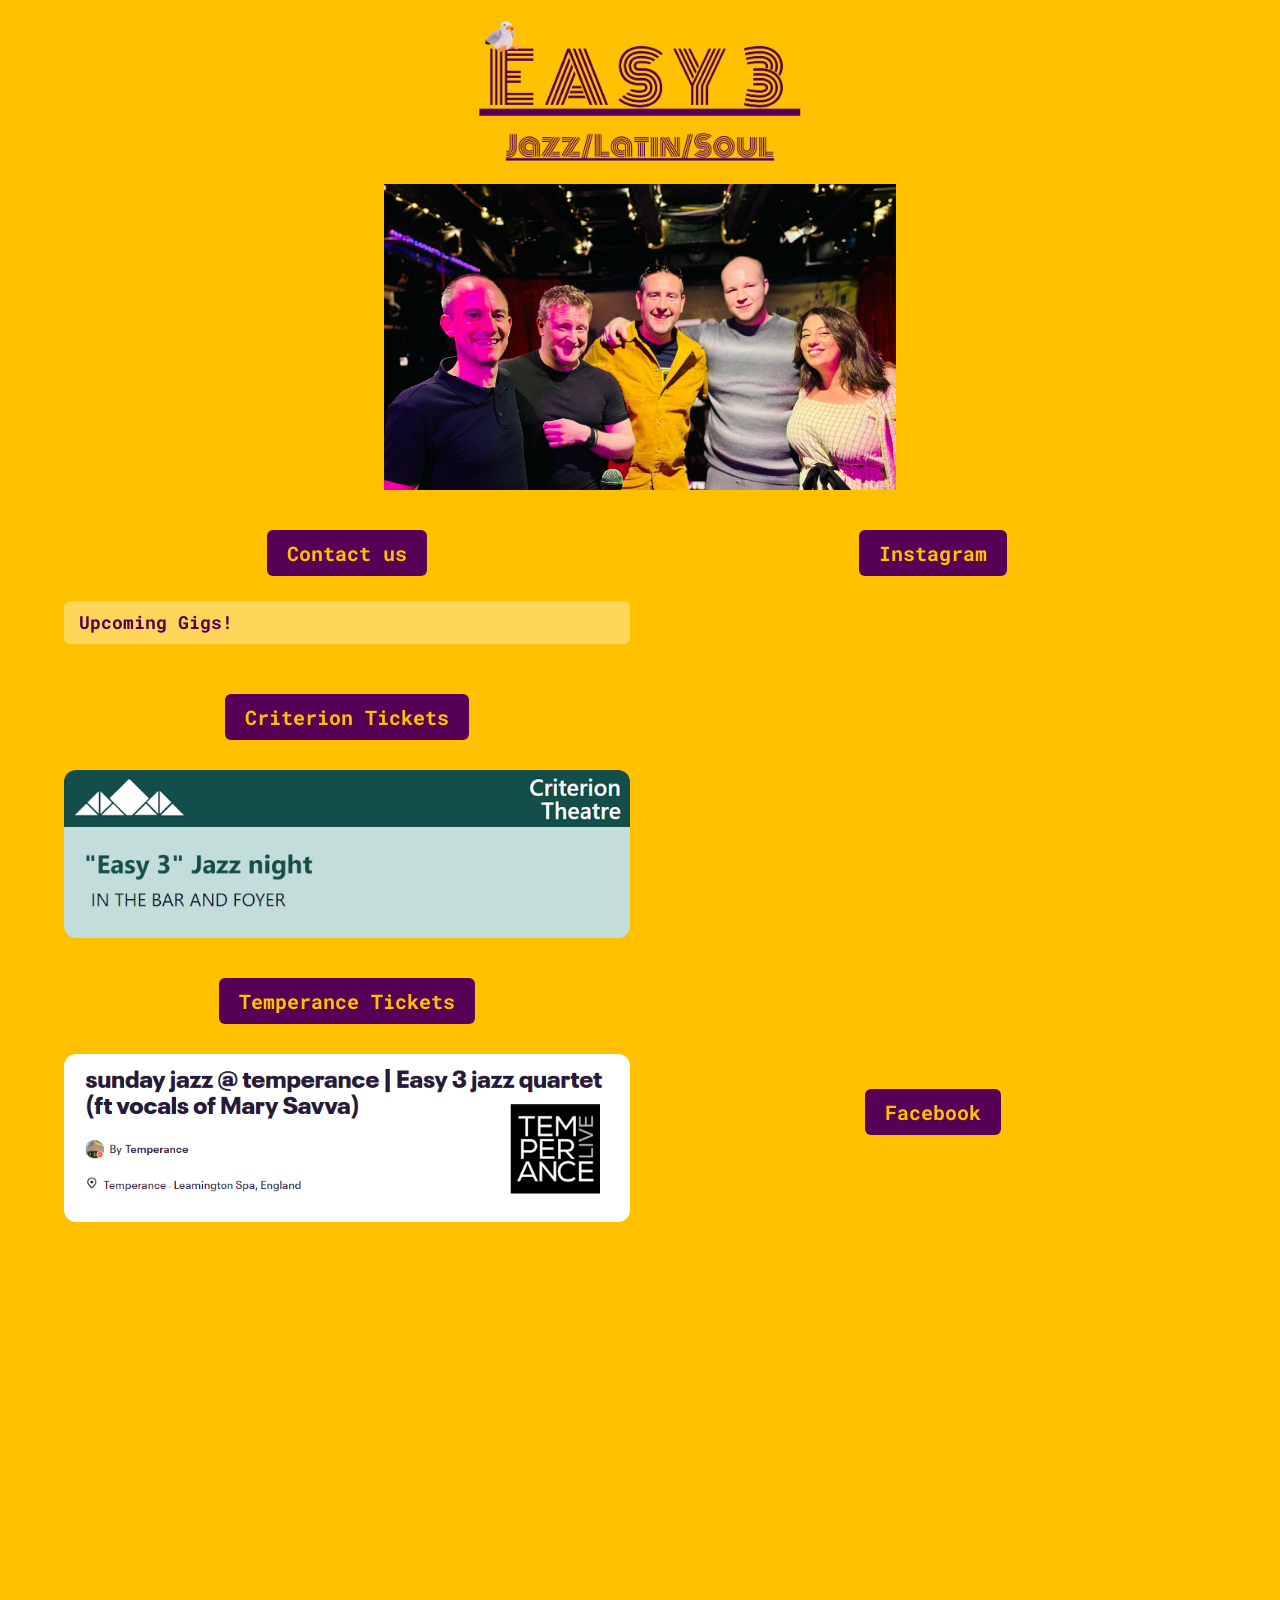
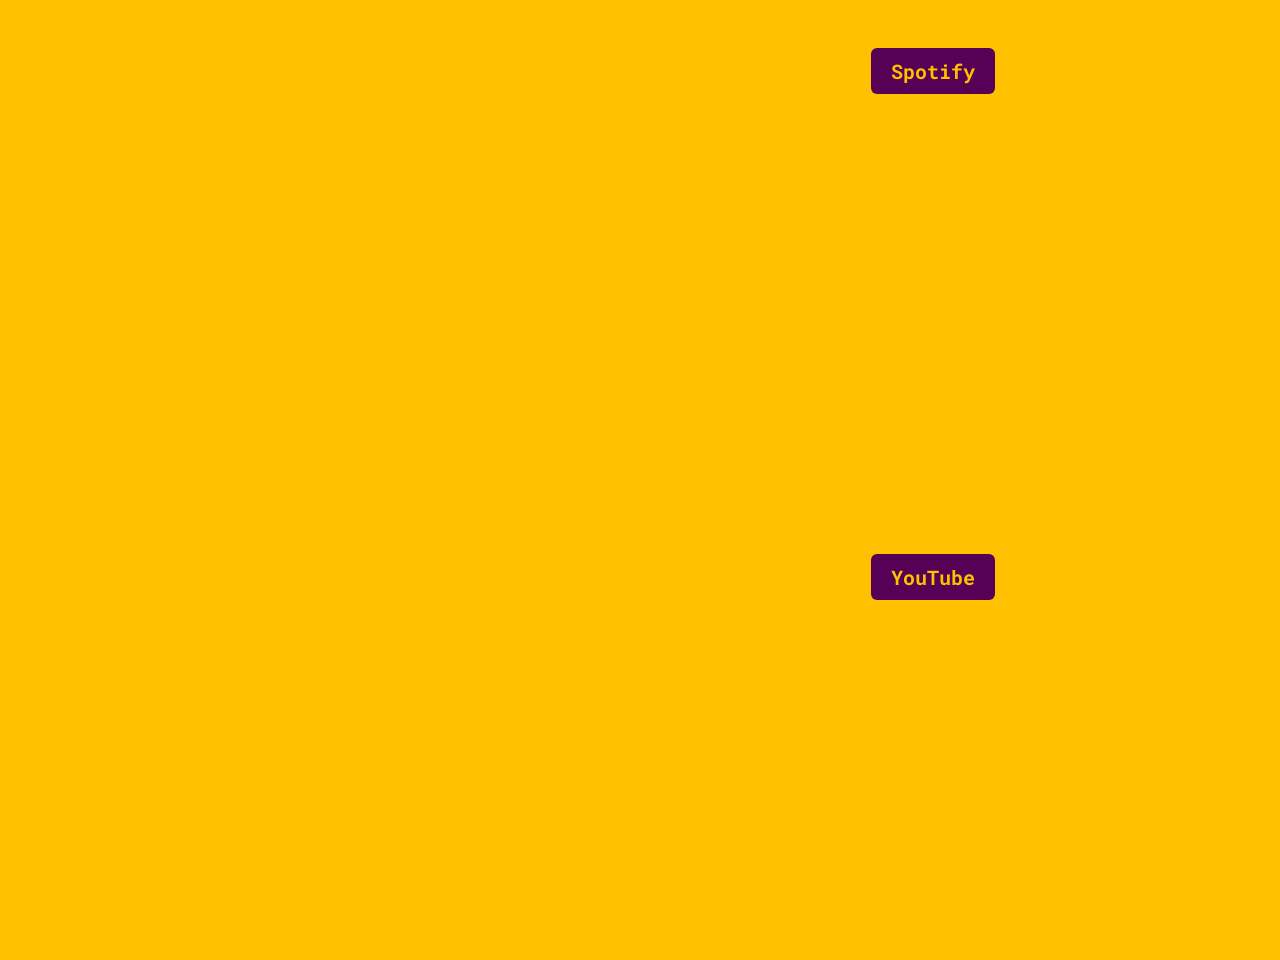
==== index.html @ b0cbdc29 "tickets" ====
<!DOCTYPE html>
<html lang="en">
<head>
  <meta charset="UTF-8">
  <meta name="viewport" content="width=device-width, initial-scale=1.0">
  <title>Easy 3 Jazz | Live Music Warwickshire</title>
  <meta name="description" content="Easy 3 is a jazz quintet based in Leamington Spa, performing in and around Warwickshire and Coventry. Live music for weddings, private events, restaurants and festivals.">
  <link rel="stylesheet" href="style1.css">
  <link rel="shortcut icon" type="image/x-icon" href="favicon.ico?">
</head>
<body>

  <!-- Header Image -->
  <img src="e3title.png" class="header-img" alt="EASY3 Header">

  <!-- Main Photo -->
  <img src="easy3photo.jpg" class="photo-img" alt="EASY3 Photo">

  <!-- Two-Column Section -->
  <div class="content-section">

    <!-- Left Column -->
    <div class="left-column">

      <h3 class="section-label">
        <a href="contact.html">Contact us</a>
      </h3>

      <h2 class="gigs-label">Upcoming Gigs!</h2>

      <div class="gigs-timeline">

        <div class="gig-item" data-date="2026-07-10">
          <div class="gig-date">Fri 10 Jul</div>
          <div class="gig-details">Criterion Theatre Coventry (Ticketed) - 7:30pm</div>
        </div>

        <div class="gig-item" data-date="2026-07-25">
          <div class="gig-date">Sat 25 Jul</div>
          <div class="gig-details">Smith Street Warwick - 2pm</div>
        </div>

        <div class="gig-item" data-date="2026-09-04">
          <div class="gig-date">Fri 4 Sep</div>
          <div class="gig-details">Wildes Bar Leamington - 9pm</div>
        </div>

        <div class="gig-item" data-date="2026-09-12">
          <div class="gig-date">Sat 12 Sep</div>
          <div class="gig-details">Leamington Food Festival - 12pm</div>
        </div>

        <div class="gig-item" data-date="2026-10-11">
          <div class="gig-date">Sun 11 Oct</div>
          <div class="gig-details">Temperance Leamington (Ticketed) - 2pm</div>
        </div>

      </div>

      <!-- Ticket Section -->
      <div class="ticket-section">



        <h3 class="section-label">
          <a href="https://criteriontheatre.co.uk/seats/10554" target="_blank">
            Criterion Tickets
          </a>
        </h3>
        <a href="https://criteriontheatre.co.uk/seats/10554" target="_blank">
          <img src="criterion ticket.png" alt="Criterion Tickets" class="ticket-img">
        </a>



        <h3 class="section-label">
          <a href="https://www.eventbrite.co.uk/e/sunday-jazz-temperance-easy-3-jazz-quartet-ft-vocals-of-mary-savva-tickets-1992048148637?aff=oddtdtcreator" target="_blank">
            Temperance Tickets
          </a>
        </h3>
        <a href="https://www.eventbrite.co.uk/e/sunday-jazz-temperance-easy-3-jazz-quartet-ft-vocals-of-mary-savva-tickets-1992048148637?aff=oddtdtcreator" target="_blank">
          <img src="temperance ticket.png" alt="Temperance Tickets" class="ticket-img">
        </a>
      </div>



    </div>

    <!-- Right Column -->
    <div class="right-column">

      <h3 class="section-label">
        <a href="https://www.instagram.com/easy3jazz/" target="_blank">Instagram</a>
      </h3>
      <div class="widget instagram-widget">
        <div class="responsive-iframe">
          <iframe src="https://www.instagram.com/easy3jazz/embed"></iframe>
        </div>
      </div>

      <h3 class="section-label">
        <a href="https://www.facebook.com/easy3music/" target="_blank">Facebook</a>
      </h3>
      <div class="widget facebook-widget">
        <div class="responsive-iframe">
          <iframe src="https://www.facebook.com/plugins/page.php?href=https%3A%2F%2Fwww.facebook.com%2Feasy3music&tabs=timeline"></iframe>
        </div>
      </div>

      <h3 class="section-label">
        <a href="https://open.spotify.com/artist/3spb6QuZH1WEDUc6hO6ICO" target="_blank">Spotify</a>
      </h3>
      <div class="widget spotify-widget">
        <div class="responsive-iframe">
          <iframe src="https://open.spotify.com/embed/artist/3spb6QuZH1WEDUc6hO6ICO"></iframe>
        </div>
      </div>

      <h3 class="section-label">
        <a href="https://www.youtube.com/channel/UCj1pSSJbDlFP8uwTQiOeNxg" target="_blank">YouTube</a>
      </h3>
      <div class="widget youtube-widget">
        <div class="responsive-iframe">
          <iframe src="https://www.youtube.com/embed/jDuuYPHIUm8"></iframe>
        </div>
      </div>

    </div>

  </div>

  <script>
    document.addEventListener('DOMContentLoaded', () => {
      const today = new Date();
      today.setHours(0, 0, 0, 0);

      document.querySelectorAll('.gig-item').forEach(gig => {
        const gigDate = new Date(gig.dataset.date);

        if (gigDate < today) {
          gig.style.display = 'none';
        }
      });
    });
  </script>

</body>
</html>
---- style1.css ----
@import url('https://fonts.googleapis.com/css2?family=Roboto+Mono:ital,wght@0,100..700;1,100..700&display=swap');

html {
  font-size: 16px;
}

body {
  font-family: 'Roboto Mono', sans-serif;
  font-size: 1.875rem; 
  font-weight: 600;
  background-color: rgb(255, 192, 0);
  color: rgb(86, 1, 85);
  margin: 0;
  padding: 0;
  text-align: center;
}

/* Header Image */
.header-img {
  display: block;
  margin: 20px auto;
  width: 50%;
  max-width: 800px;
  height: auto;
}

/* Main Photo */
.photo-img {
  display: block;
  margin: 20px auto;
  width: 70%;
  max-width: 800px;
  height: auto;
}

/* Two-Column Layout */
.content-section {
  display: flex;
  flex-wrap: wrap;
  justify-content: space-between;
  margin: 20px auto;
  width: 90%;
  max-width: 1200px;
  gap: 20px;
}

/* Left Column */
.left-column {
  flex: 1 1 300px;
  min-width: 250px;
  text-align: center;
}

/* Right Column */
.right-column {
  flex: 1 1 300px;
  min-width: 250px;
  text-align: center;
}

/* Label Styling for Upcoming Gigs, Instagram, Facebook, Spotify */
.section-label {
  background-color: rgb(86, 1, 85);
  color: rgb(255, 192, 0); /* Yellow */
  padding: 10px 20px;
  border-radius: 6px;
  font-size: 1.25rem;
  margin-bottom: 10px;
  display: inline-block;
  text-align: center;
  margin-left: auto;
  margin-right: auto;
}

/* Links inside the section labels */
.section-label a {
  color: rgb(255, 192, 0); /* Set the link color to yellow */
  text-decoration: none;
}

.section-label a:hover {
  text-decoration: none; /* Remove underline on hover */
}

.section-label a:visited {
  color: rgb(255, 192, 0); /* Set visited link color to yellow */
}

/* Links Styling */
.left-column a,
.right-column a {
  color: rgb(255, 192, 0); /* Set links to yellow */
  text-decoration: none;
}

/* Prevent visited links from changing color */
.left-column a:visited,
.right-column a:visited {
  color: rgb(255, 192, 0); /* Keep the same color (yellow) as the normal link */
}

/* Remove underline on hover */
.left-column a:hover,
.right-column a:hover {
  text-decoration: none; /* Remove underline */
}

/* ---------------- Widget Styling ---------------- */
.widget {
  margin: 15px 0;
  display: flex;
  justify-content: center;
  align-items: center;
  min-height: 200px; 
}

/* Responsive iframe wrapper */
.responsive-iframe {
  position: relative;
  width: 100%;
  max-width: 300px;
  height: 0;
  overflow: hidden;
  padding-bottom: 56.25%; /* default for Spotify */
}

/* Instagram and Facebook widgets same height, less tall */
.instagram-widget .responsive-iframe,
.facebook-widget .responsive-iframe {
  padding-bottom: 80%; /* shorter, same height */
}

/* Spotify widget with fixed height */
.spotify-widget .responsive-iframe {
  padding-bottom: 0;
  height: 400px; /* Fixed height for Spotify */
}

/* YouTube widget */
.youtube-widget .responsive-iframe {
  padding-bottom: 0;
  height: 300px; /* Fixed height for YouTube */
}

.responsive-iframe iframe {
  position: absolute;
  top: 0;
  left: 0;
  width: 100%;
  height: 100%;
  border: none;
  border-radius: 10px;
}

/* ---------------- Gigs Label ---------------- */
.gigs-label {
  display: block;
  text-align: left;
  font-size: 1.1rem;
  margin-bottom: 8px;
  padding: 10px 15px;

  background-color: rgba(255, 255, 255, 0.35);
  border-radius: 6px;

  color: rgb(86, 1, 85);
  font-weight: 700;
}

/* ---------------- Gigs Timeline ---------------- */
.gigs-timeline {
  display: flex;
  flex-direction: column;
  gap: 15px;
  margin-top: 10px;
  font-size: 1rem;
}

.gig-item {
  display: flex;
  align-items: center;
  gap: 15px;
  padding: 10px 15px;
  background-color: rgba(255, 255, 255, 0.2);
  border-left: 4px solid rgb(86, 1, 85);
  border-radius: 6px;
}

.gig-date {
  font-weight: 700;
  color: rgb(86, 1, 85);
  min-width: 90px;
  text-align: right;
}

.gig-details {
  flex: 1;
  text-align: left;
  line-height: 1.4;
}

/* ---------------- New Ticket Section ---------------- */
.ticket-section {
  text-align: center;
  margin-top: 20px;
}

.ticket-img {
  display: block;
  margin: 20px auto;
  width: 100%;
  max-width: 100%;
  height: auto;
  border-radius: 12px; /* Added rounded corners */
}

.ticket-section a {
  color: rgb(255, 192, 0); /* Set the link color to yellow */
  text-decoration: none;
}

.ticket-section a:hover {
  text-decoration: none; /* Remove underline */
}

/* ---------------- Responsive Breakpoints ---------------- */
@media (max-width: 767px) {
  html { font-size: 14px; }
  body { font-size: 1.125rem; }

  .content-section {
    flex-direction: column !important;
    align-items: stretch;
  }

  .left-column,
  .right-column {
    flex: 0 0 100%;
    max-width: 100%;
  }

  .header-img { width: 80%; }
  .photo-img { width: 90%; }

  .responsive-iframe { max-width: 90%; }
  .left-column .widget { min-height: auto; }

  /* Timeline stacking on mobile */
  .gig-item {
    flex-direction: column;
    align-items: flex-start;
  }
  .gig-date {
    text-align: left;
    min-width: auto;
    margin-bottom: 5px;
  }
}

@media (min-width: 768px) and (max-width: 1023px) {
  body { font-size: 1.375rem; }

  .content-section { flex-direction: row; }
  .left-column,
  .right-column { flex: 1 1 45%; }

  .header-img { width: 40%; }
  .photo-img { width: 50%; }
}

@media (min-width: 1024px) and (max-width: 1599px) {
  .header-img { width: 30%; }
  .photo-img { width: 40%; }
}

@media (min-width: 1600px) {
  .header-img { width: 25%; }
  .photo-img { width: 35%; }
}

/* ---------------- Contact Form ---------------- */
.form-container {
  width: 90%;
  max-width: 800px;
  margin: 40px auto;
}

/* Override default responsive-iframe behavior for forms */
.form-iframe {
  padding-bottom: 0;
  height: 100vh; /* full screen height */
  max-width: 100%;
}

.form-iframe iframe {
  position: absolute;
  width: 100%;
  height: 100%;
}
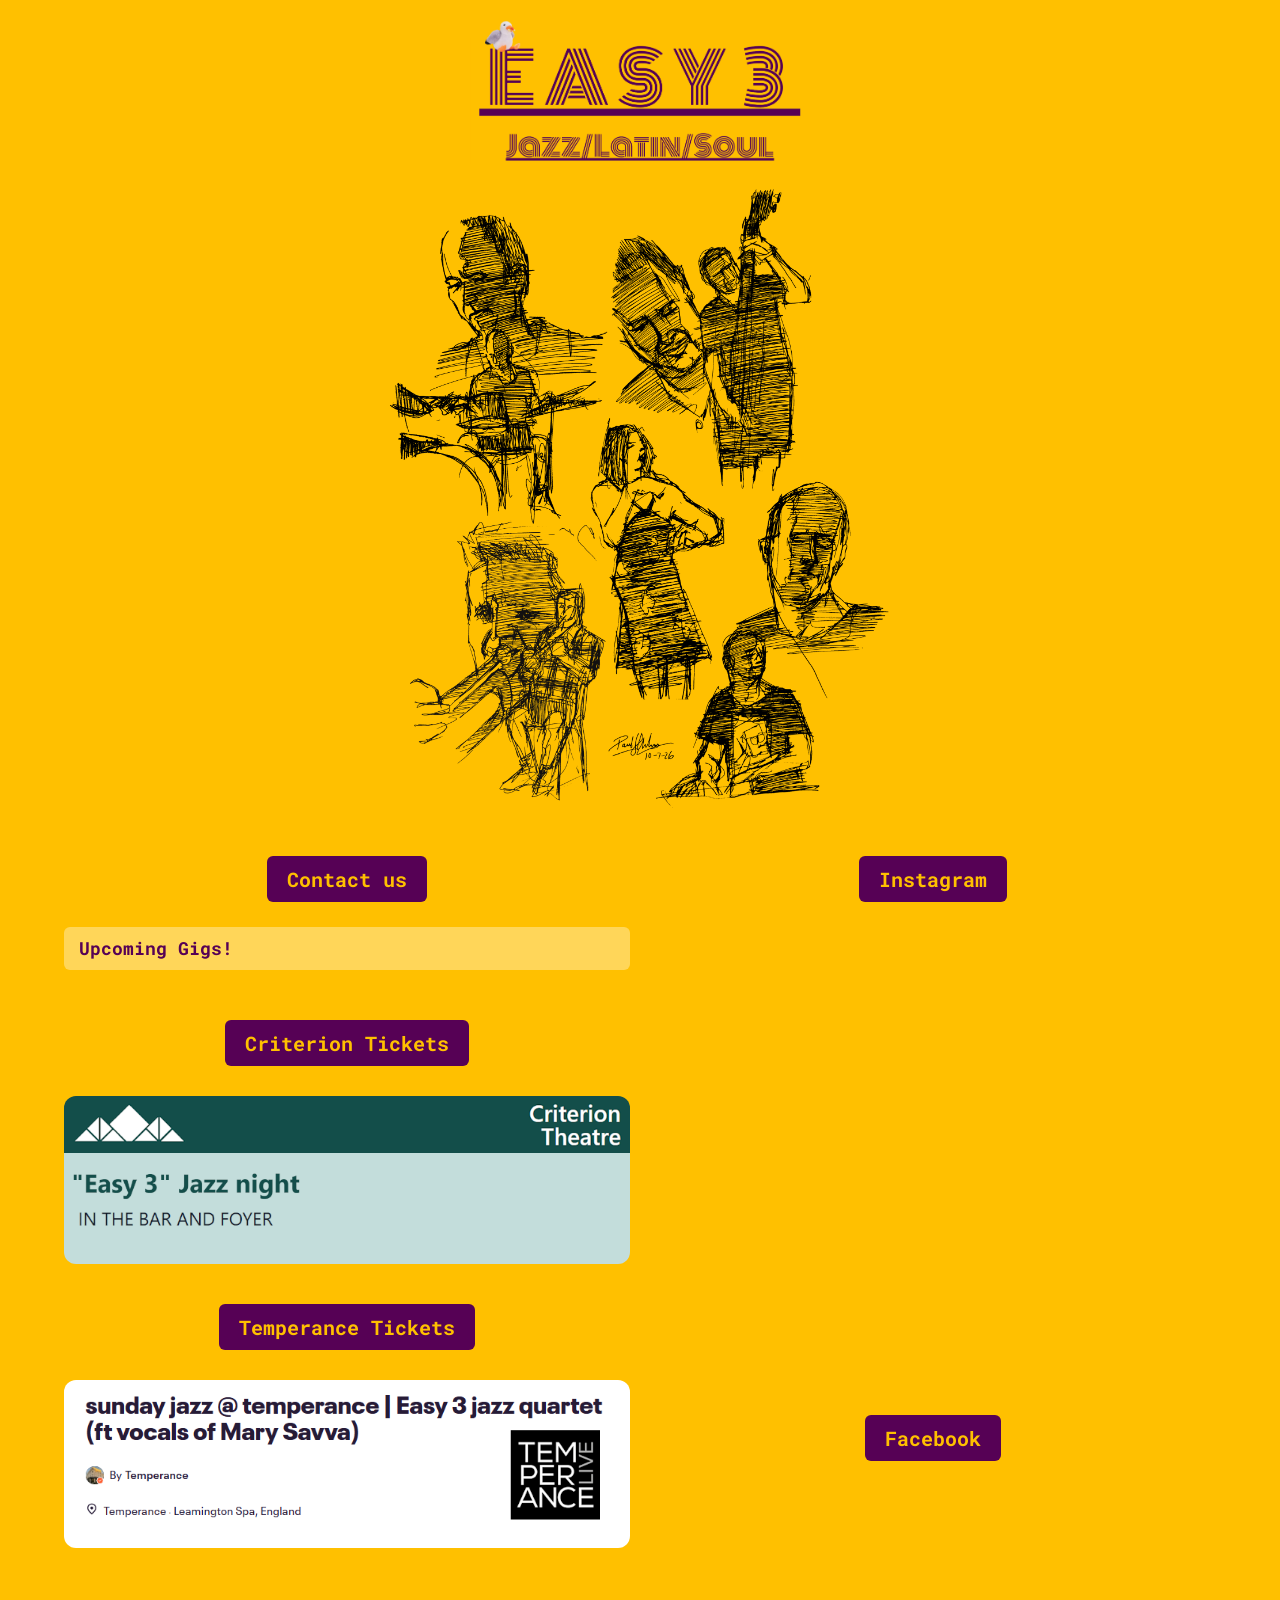
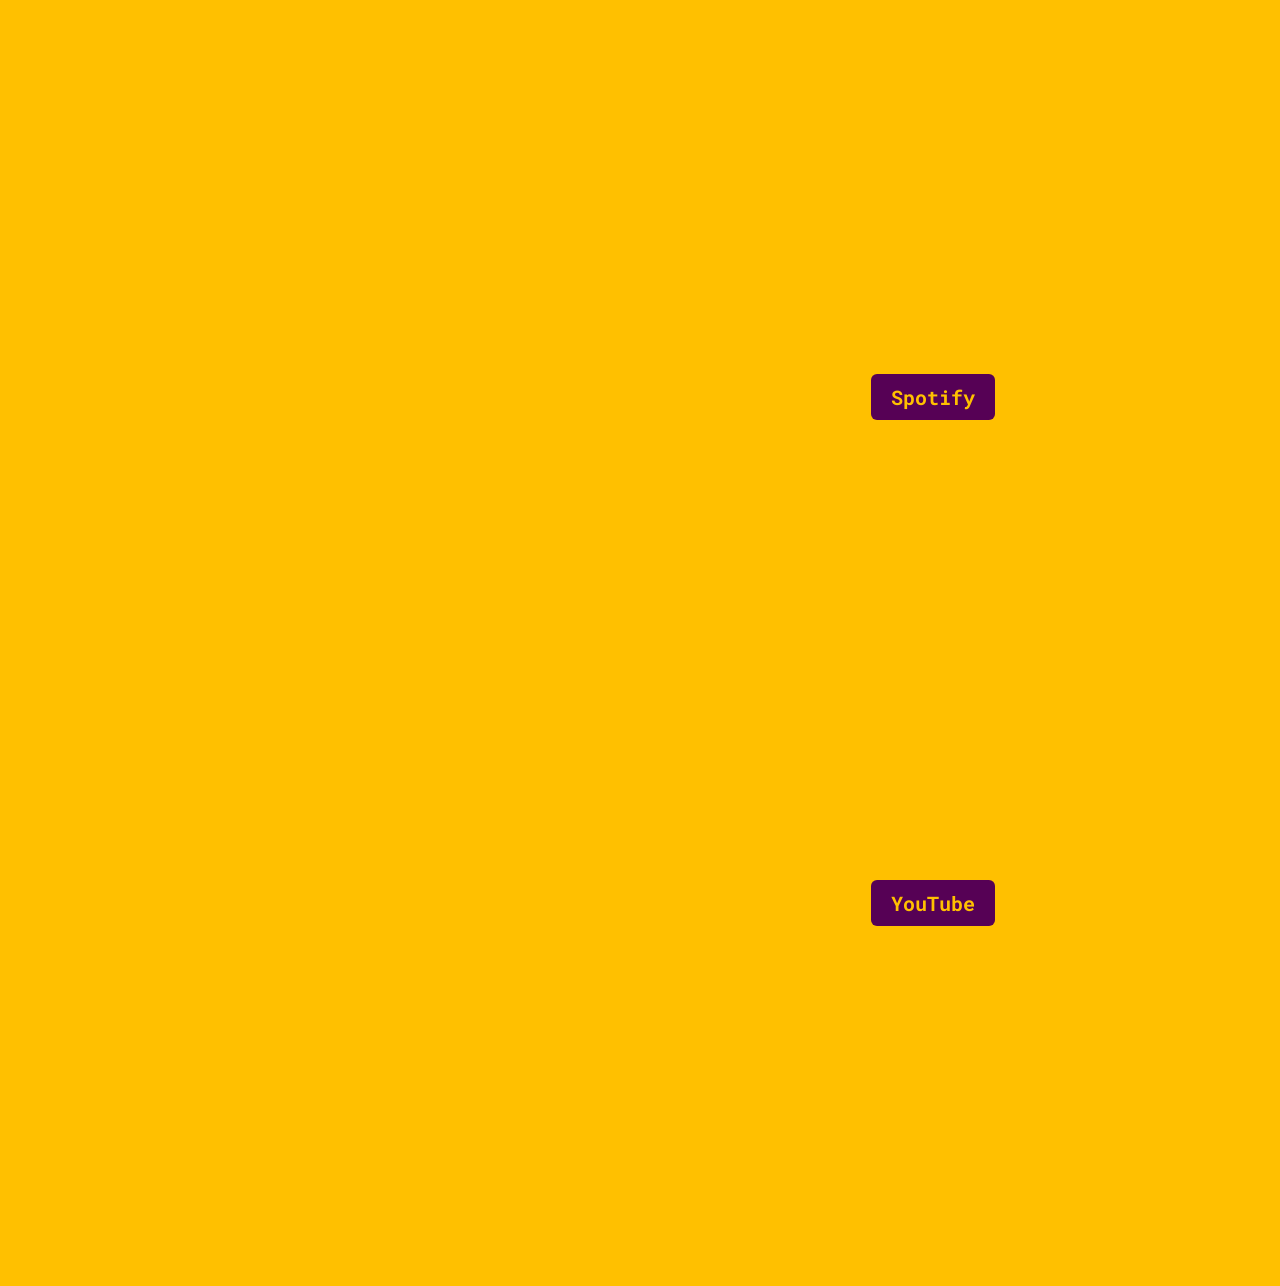
==== commit 189788e6: "sketches" ====
--- a/index.html
+++ b/index.html
@@ -11,10 +11,10 @@
 <body>
 
   <!-- Header Image -->
-  <img src="e3title.png" class="header-img" alt="EASY3 Header">
+  <img src="e3title.png" class="header-img">
 
   <!-- Main Photo -->
-  <img src="easy3photo.jpg" class="photo-img" alt="EASY3 Photo">
+  <img src="easy3sketches.png" class="photo-img">
 
   <!-- Two-Column Section -->
   <div class="content-section">
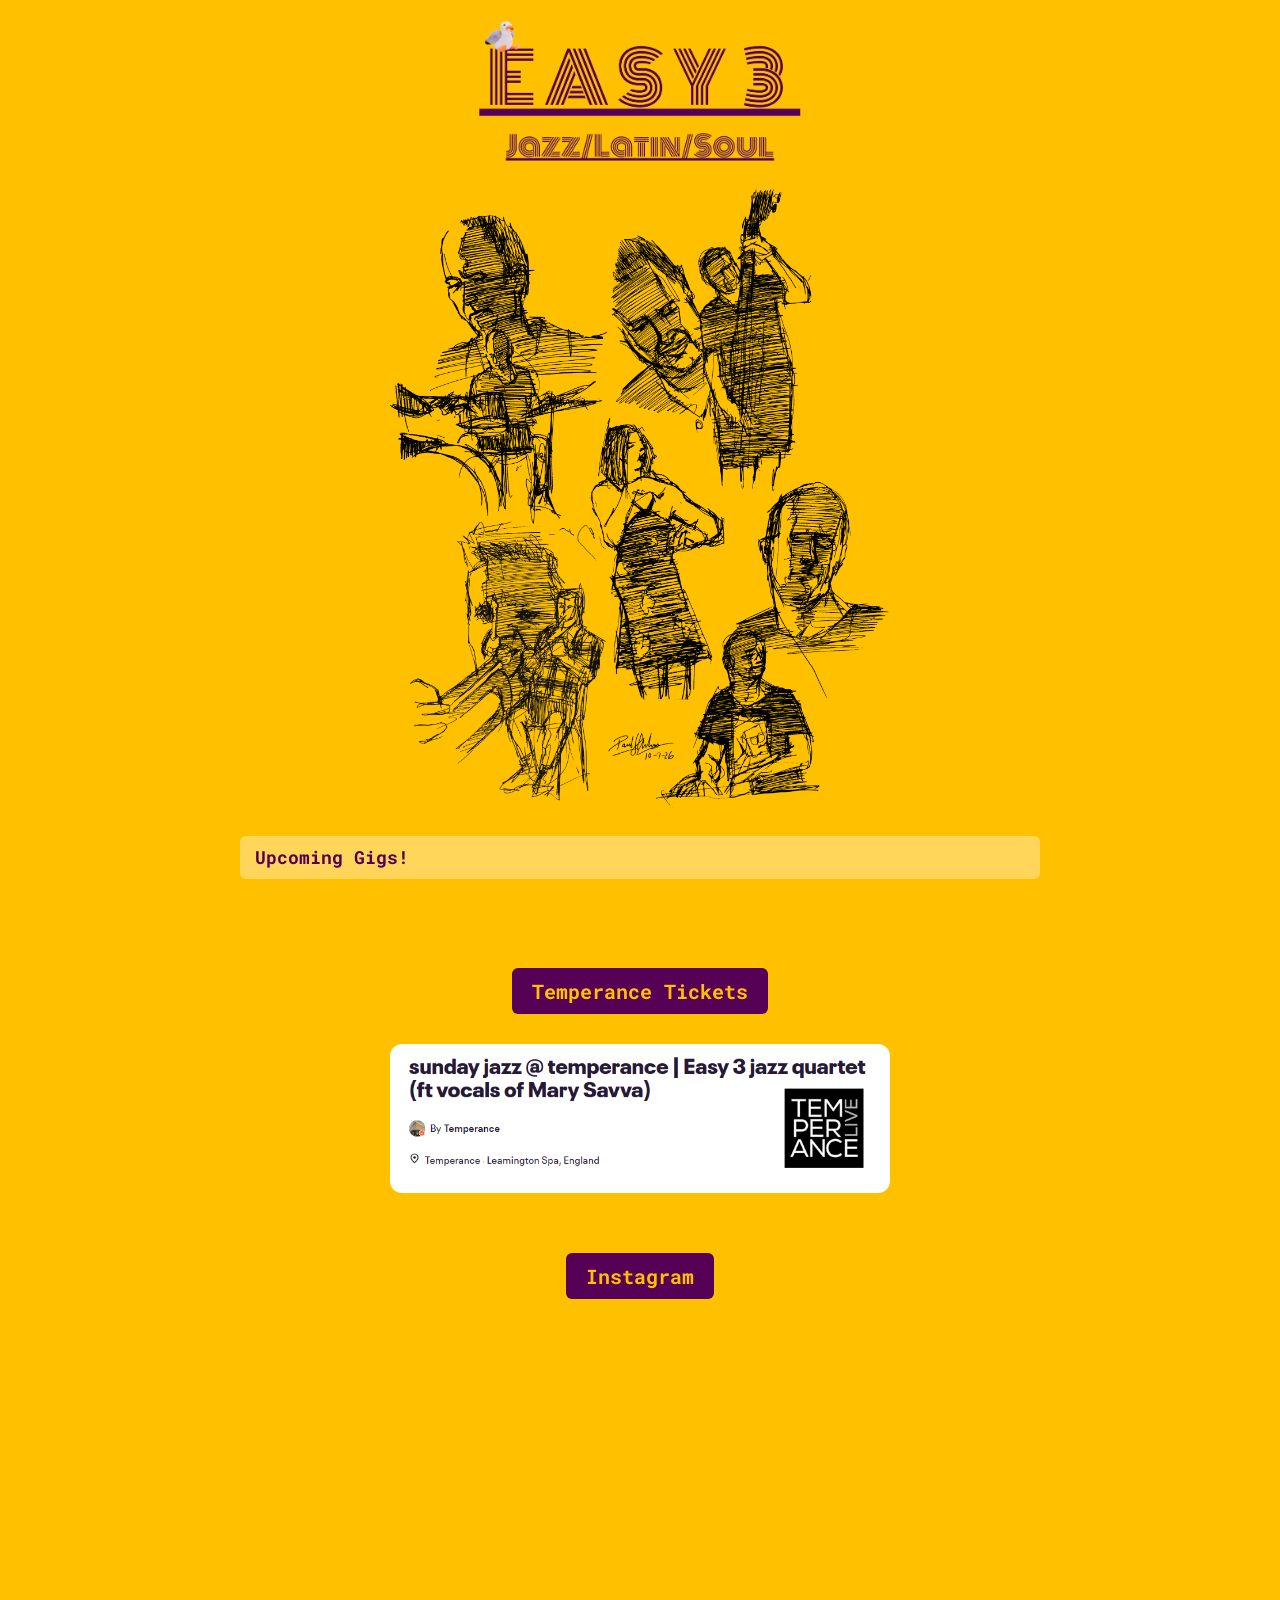
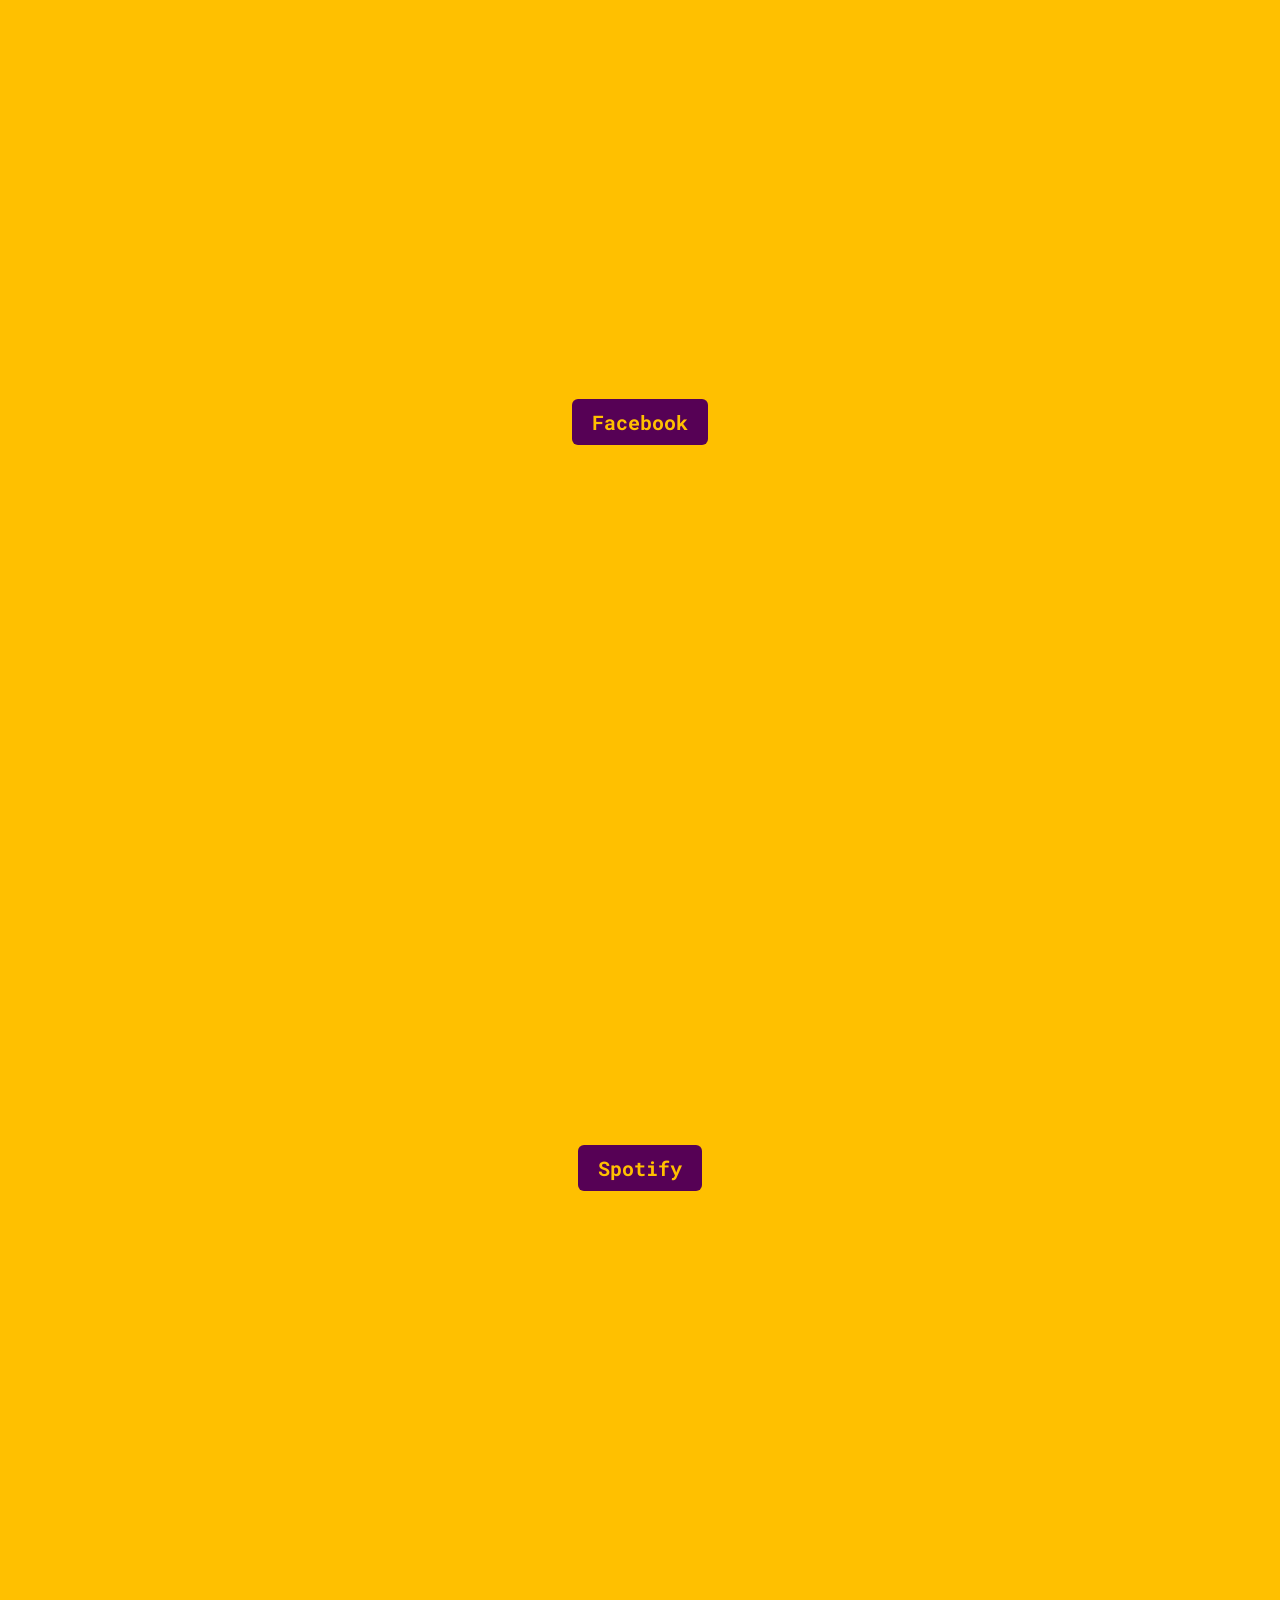
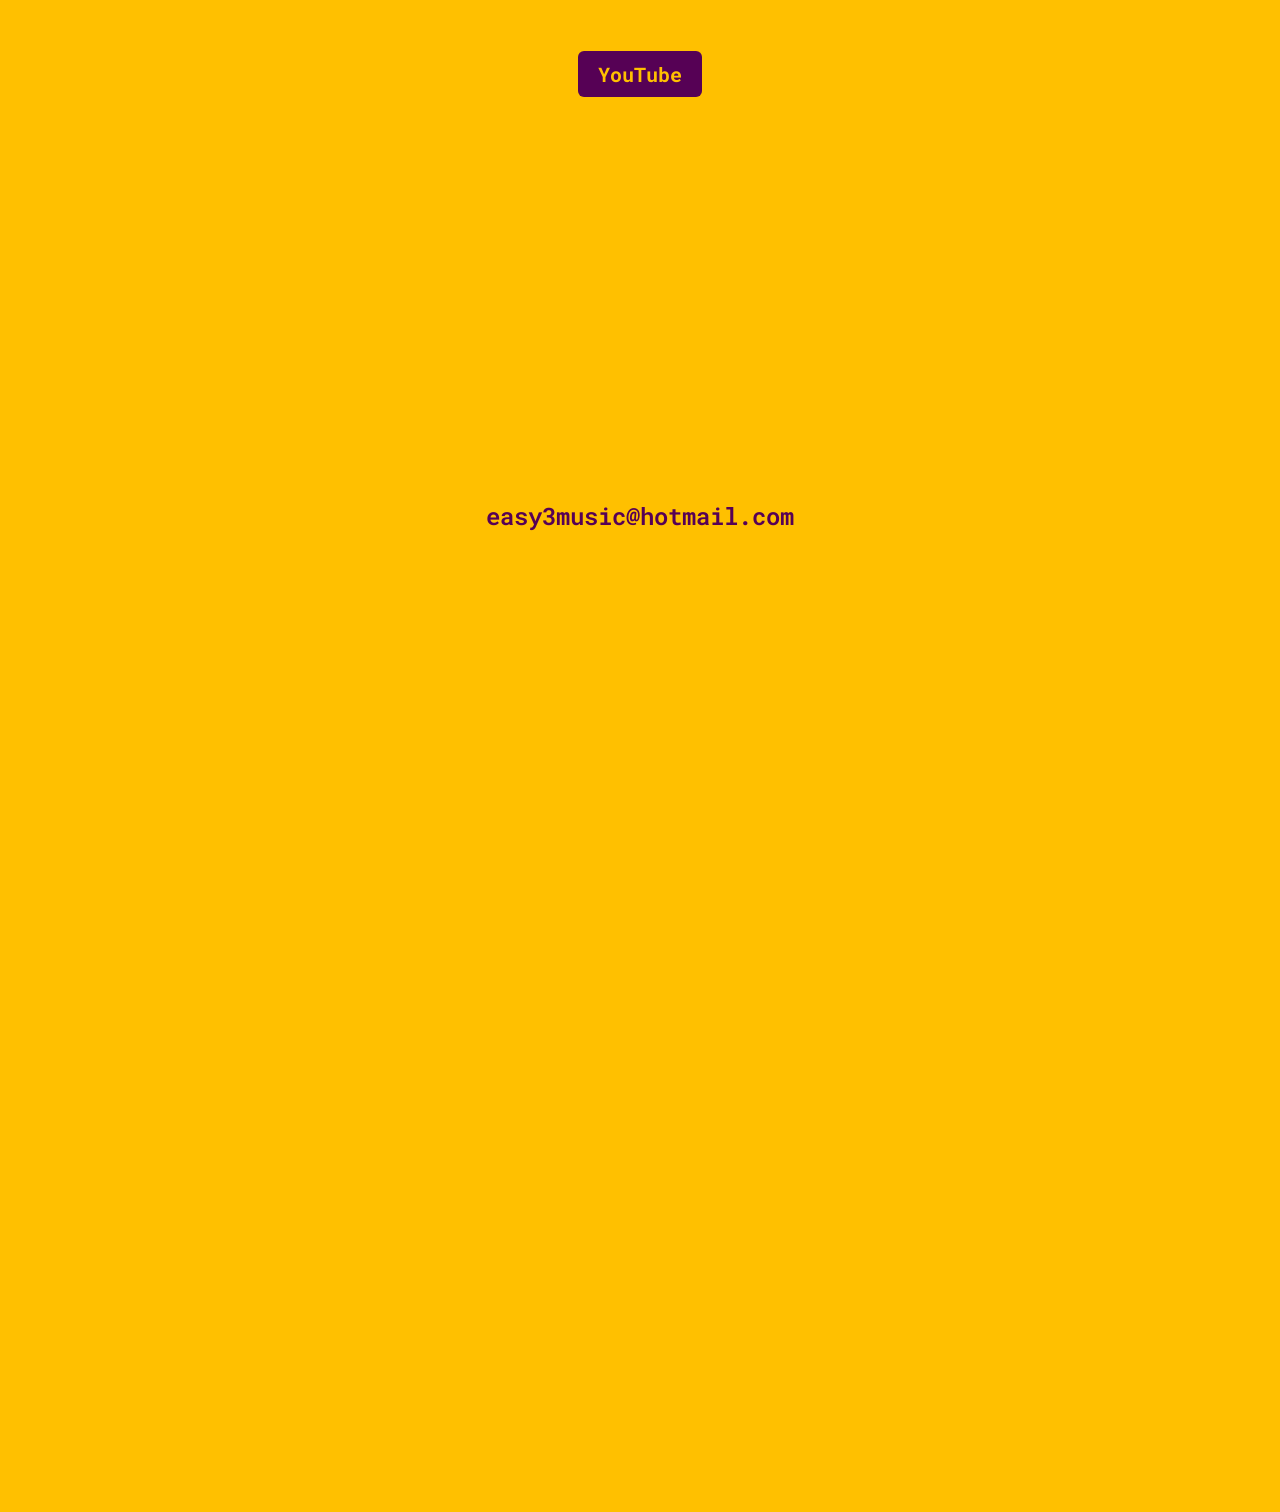
==== commit 6b534392: "move contact us to main page" ====
--- a/index.html
+++ b/index.html
@@ -21,10 +21,6 @@
 
     <!-- Left Column -->
     <div class="left-column">
-
-      <h3 class="section-label">
-        <a href="contact.html">Contact us</a>
-      </h3>
 
       <h2 class="gigs-label">Upcoming Gigs!</h2>
 
@@ -57,11 +53,13 @@
 
       </div>
 
+      <br>
+
       <!-- Ticket Section -->
       <div class="ticket-section">
 
 
-
+<!--
         <h3 class="section-label">
           <a href="https://criteriontheatre.co.uk/seats/10554" target="_blank">
             Criterion Tickets
@@ -70,7 +68,7 @@
         <a href="https://criteriontheatre.co.uk/seats/10554" target="_blank">
           <img src="criterion ticket.png" alt="Criterion Tickets" class="ticket-img">
         </a>
-
+-->
 
 
         <h3 class="section-label">
@@ -126,6 +124,16 @@
         </div>
       </div>
 
+
+      <br>
+      
+      <p class="email-address">easy3music@hotmail.com</p>
+      <div class="form-container">
+        <div class="responsive-iframe form-iframe">
+          <iframe src="https://docs.google.com/forms/d/e/1FAIpQLScKUbdo0U6E2jbcE9BhyeeKNx7k9BESyyRaLlvH_Rn8vuzkmA/viewform?embedded=true"></iframe>
+        </div>
+      </div>
+
     </div>
 
   </div>
--- a/style1.css
+++ b/style1.css
@@ -6,7 +6,7 @@
 
 body {
   font-family: 'Roboto Mono', sans-serif;
-  font-size: 1.875rem; 
+  font-size: 1.875rem;
   font-weight: 600;
   background-color: rgb(255, 192, 0);
   color: rgb(86, 1, 85);
@@ -33,141 +33,114 @@
   height: auto;
 }
 
-/* Two-Column Layout */
+/* ---------------- Single Column Layout ---------------- */
 .content-section {
-  display: flex;
-  flex-wrap: wrap;
-  justify-content: space-between;
+  display: block;
   margin: 20px auto;
   width: 90%;
-  max-width: 1200px;
-  gap: 20px;
-}
-
-/* Left Column */
-.left-column {
-  flex: 1 1 300px;
-  min-width: 250px;
-  text-align: center;
-}
-
-/* Right Column */
+  max-width: 800px;
+}
+
+.left-column,
 .right-column {
-  flex: 1 1 300px;
-  min-width: 250px;
-  text-align: center;
-}
-
-/* Label Styling for Upcoming Gigs, Instagram, Facebook, Spotify */
+  width: 100%;
+  text-align: center;
+  margin-bottom: 40px;
+}
+
+/* ---------------- Section Labels ---------------- */
 .section-label {
   background-color: rgb(86, 1, 85);
-  color: rgb(255, 192, 0); /* Yellow */
+  color: rgb(255, 192, 0);
   padding: 10px 20px;
   border-radius: 6px;
   font-size: 1.25rem;
   margin-bottom: 10px;
   display: inline-block;
   text-align: center;
-  margin-left: auto;
-  margin-right: auto;
-}
-
-/* Links inside the section labels */
+}
+
 .section-label a {
-  color: rgb(255, 192, 0); /* Set the link color to yellow */
-  text-decoration: none;
-}
-
-.section-label a:hover {
-  text-decoration: none; /* Remove underline on hover */
-}
-
+  color: rgb(255, 192, 0);
+  text-decoration: none;
+}
+
+.section-label a:hover,
 .section-label a:visited {
-  color: rgb(255, 192, 0); /* Set visited link color to yellow */
-}
-
-/* Links Styling */
+  color: rgb(255, 192, 0);
+  text-decoration: none;
+}
+
+/* ---------------- Links ---------------- */
 .left-column a,
 .right-column a {
-  color: rgb(255, 192, 0); /* Set links to yellow */
-  text-decoration: none;
-}
-
-/* Prevent visited links from changing color */
+  color: rgb(255, 192, 0);
+  text-decoration: none;
+}
+
+.left-column a:hover,
+.right-column a:hover,
 .left-column a:visited,
 .right-column a:visited {
-  color: rgb(255, 192, 0); /* Keep the same color (yellow) as the normal link */
-}
-
-/* Remove underline on hover */
-.left-column a:hover,
-.right-column a:hover {
-  text-decoration: none; /* Remove underline */
-}
-
-/* ---------------- Widget Styling ---------------- */
+  color: rgb(255, 192, 0);
+  text-decoration: none;
+}
+
+/* ---------------- Widgets ---------------- */
 .widget {
-  margin: 15px 0;
+  margin: 15px auto;
   display: flex;
   justify-content: center;
   align-items: center;
-  min-height: 200px; 
-}
-
-/* Responsive iframe wrapper */
+  min-height: 200px;
+}
+
 .responsive-iframe {
   position: relative;
   width: 100%;
-  max-width: 300px;
+  max-width: 500px;
   height: 0;
   overflow: hidden;
-  padding-bottom: 56.25%; /* default for Spotify */
-}
-
-/* Instagram and Facebook widgets same height, less tall */
+  padding-bottom: 56.25%;
+}
+
 .instagram-widget .responsive-iframe,
 .facebook-widget .responsive-iframe {
-  padding-bottom: 80%; /* shorter, same height */
-}
-
-/* Spotify widget with fixed height */
+  padding-bottom: 80%;
+}
+
 .spotify-widget .responsive-iframe {
   padding-bottom: 0;
-  height: 400px; /* Fixed height for Spotify */
-}
-
-/* YouTube widget */
+  height: 400px;
+}
+
 .youtube-widget .responsive-iframe {
   padding-bottom: 0;
-  height: 300px; /* Fixed height for YouTube */
+  height: 300px;
 }
 
 .responsive-iframe iframe {
   position: absolute;
-  top: 0;
-  left: 0;
+  inset: 0;
   width: 100%;
   height: 100%;
   border: none;
   border-radius: 10px;
 }
 
-/* ---------------- Gigs Label ---------------- */
+/* ---------------- Upcoming Gigs ---------------- */
 .gigs-label {
   display: block;
   text-align: left;
   font-size: 1.1rem;
   margin-bottom: 8px;
   padding: 10px 15px;
-
   background-color: rgba(255, 255, 255, 0.35);
   border-radius: 6px;
-
   color: rgb(86, 1, 85);
   font-weight: 700;
 }
 
-/* ---------------- Gigs Timeline ---------------- */
 .gigs-timeline {
   display: flex;
   flex-direction: column;
@@ -199,7 +172,7 @@
   line-height: 1.4;
 }
 
-/* ---------------- New Ticket Section ---------------- */
+/* ---------------- Ticket Section ---------------- */
 .ticket-section {
   text-align: center;
   margin-top: 20px;
@@ -209,47 +182,73 @@
   display: block;
   margin: 20px auto;
   width: 100%;
+  max-width: 500px;
+  height: auto;
+  border-radius: 12px;
+}
+
+.ticket-section a {
+  color: rgb(255, 192, 0);
+  text-decoration: none;
+}
+
+.ticket-section a:hover {
+  text-decoration: none;
+}
+
+/* ---------------- Contact Form ---------------- */
+
+.email-address {
+  font-size: 1.5rem;
+  font-weight: 600;
+}
+
+.form-container {
+  width: 100%;
+  max-width: 800px;
+  margin: 40px auto;
+}
+
+.form-iframe {
+  padding-bottom: 0;
+  height: 100vh;
   max-width: 100%;
-  height: auto;
-  border-radius: 12px; /* Added rounded corners */
-}
-
-.ticket-section a {
-  color: rgb(255, 192, 0); /* Set the link color to yellow */
-  text-decoration: none;
-}
-
-.ticket-section a:hover {
-  text-decoration: none; /* Remove underline */
-}
-
-/* ---------------- Responsive Breakpoints ---------------- */
+}
+
+.form-iframe iframe {
+  position: absolute;
+  width: 100%;
+  height: 100%;
+}
+
+/* ---------------- Responsive ---------------- */
 @media (max-width: 767px) {
-  html { font-size: 14px; }
-  body { font-size: 1.125rem; }
-
-  .content-section {
-    flex-direction: column !important;
-    align-items: stretch;
-  }
-
-  .left-column,
-  .right-column {
-    flex: 0 0 100%;
+
+  html {
+    font-size: 14px;
+  }
+
+  body {
+    font-size: 1.125rem;
+  }
+
+  .header-img {
+    width: 80%;
+  }
+
+  .photo-img {
+    width: 90%;
+  }
+
+  .responsive-iframe {
     max-width: 100%;
   }
 
-  .header-img { width: 80%; }
-  .photo-img { width: 90%; }
-
-  .responsive-iframe { max-width: 90%; }
-  .left-column .widget { min-height: auto; }
-
-  /* Timeline stacking on mobile */
   .gig-item {
     flex-direction: column;
     align-items: flex-start;
   }
+
   .gig-date {
     text-align: left;
     min-width: auto;
@@ -258,42 +257,38 @@
 }
 
 @media (min-width: 768px) and (max-width: 1023px) {
-  body { font-size: 1.375rem; }
-
-  .content-section { flex-direction: row; }
-  .left-column,
-  .right-column { flex: 1 1 45%; }
-
-  .header-img { width: 40%; }
-  .photo-img { width: 50%; }
+
+  body {
+    font-size: 1.375rem;
+  }
+
+  .header-img {
+    width: 40%;
+  }
+
+  .photo-img {
+    width: 50%;
+  }
 }
 
 @media (min-width: 1024px) and (max-width: 1599px) {
-  .header-img { width: 30%; }
-  .photo-img { width: 40%; }
+
+  .header-img {
+    width: 30%;
+  }
+
+  .photo-img {
+    width: 40%;
+  }
 }
 
 @media (min-width: 1600px) {
-  .header-img { width: 25%; }
-  .photo-img { width: 35%; }
-}
-
-/* ---------------- Contact Form ---------------- */
-.form-container {
-  width: 90%;
-  max-width: 800px;
-  margin: 40px auto;
-}
-
-/* Override default responsive-iframe behavior for forms */
-.form-iframe {
-  padding-bottom: 0;
-  height: 100vh; /* full screen height */
-  max-width: 100%;
-}
-
-.form-iframe iframe {
-  position: absolute;
-  width: 100%;
-  height: 100%;
+
+  .header-img {
+    width: 25%;
+  }
+
+  .photo-img {
+    width: 35%;
+  }
 }
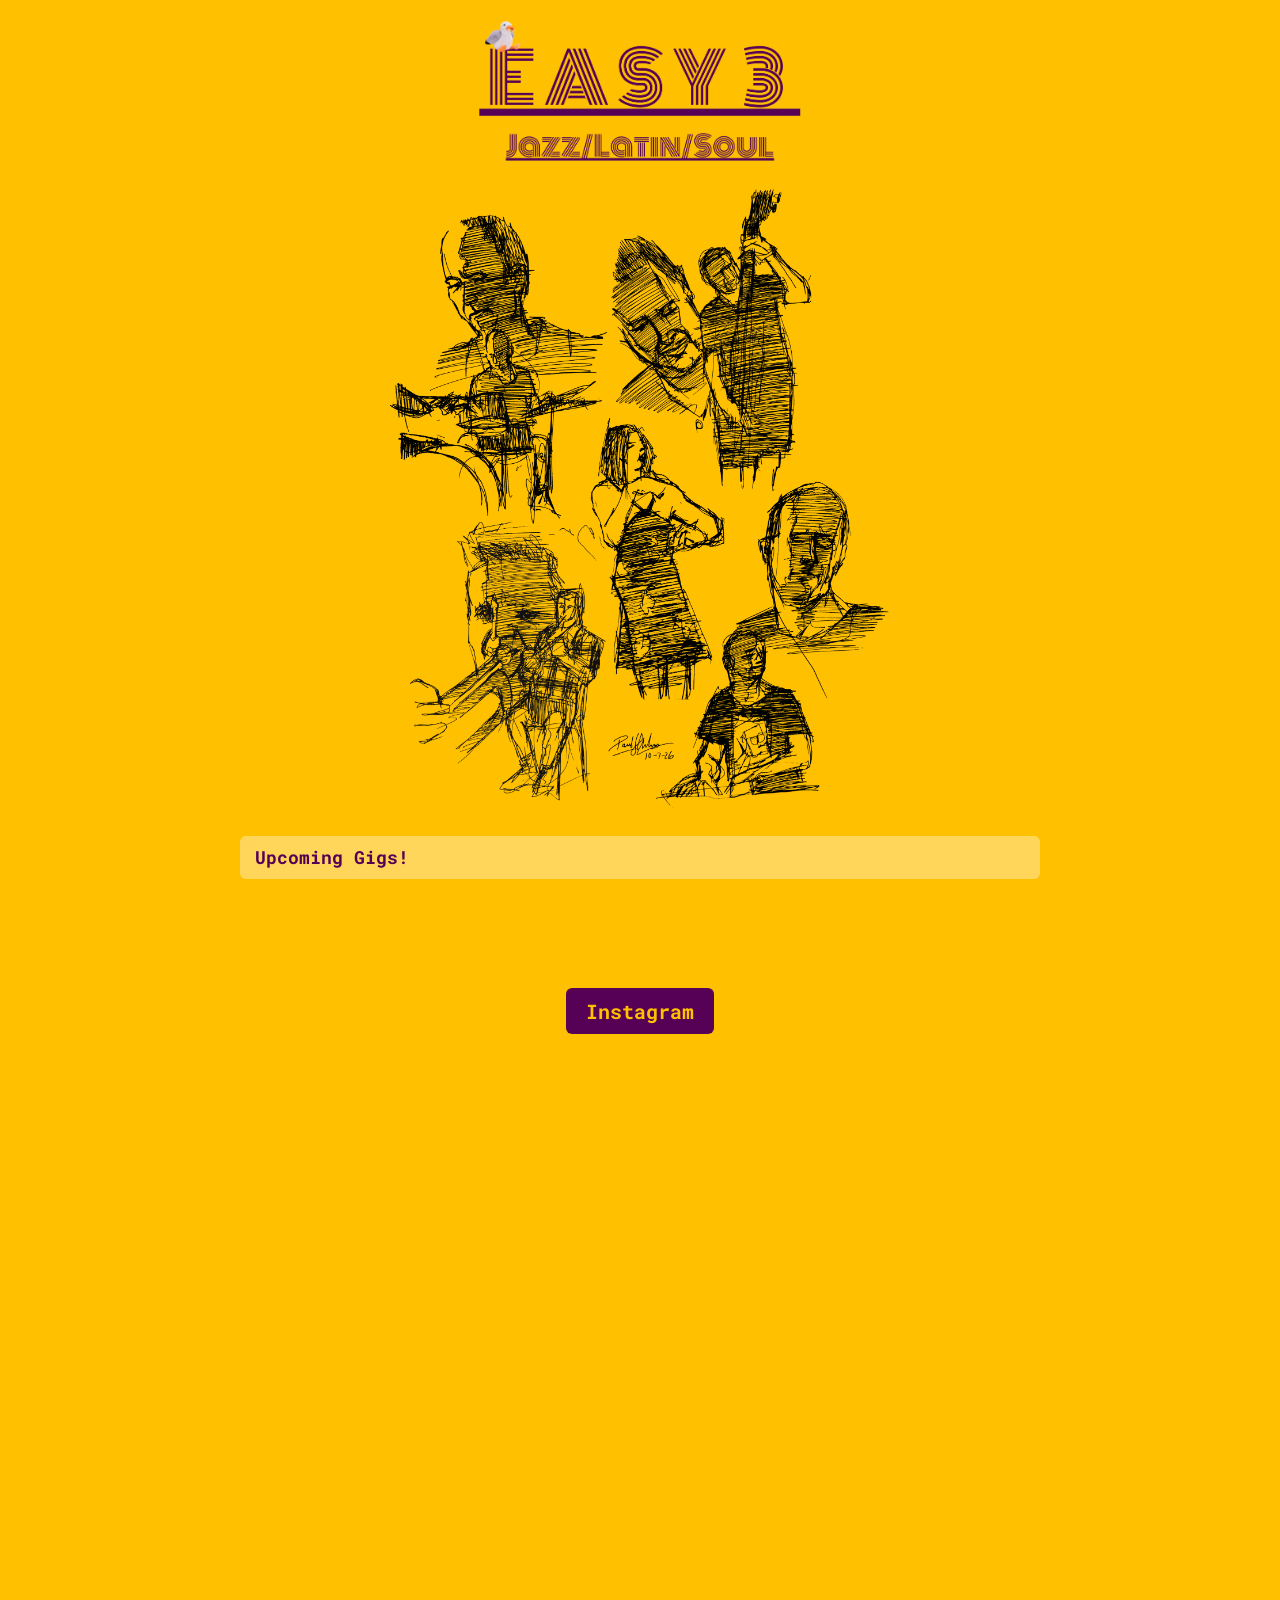
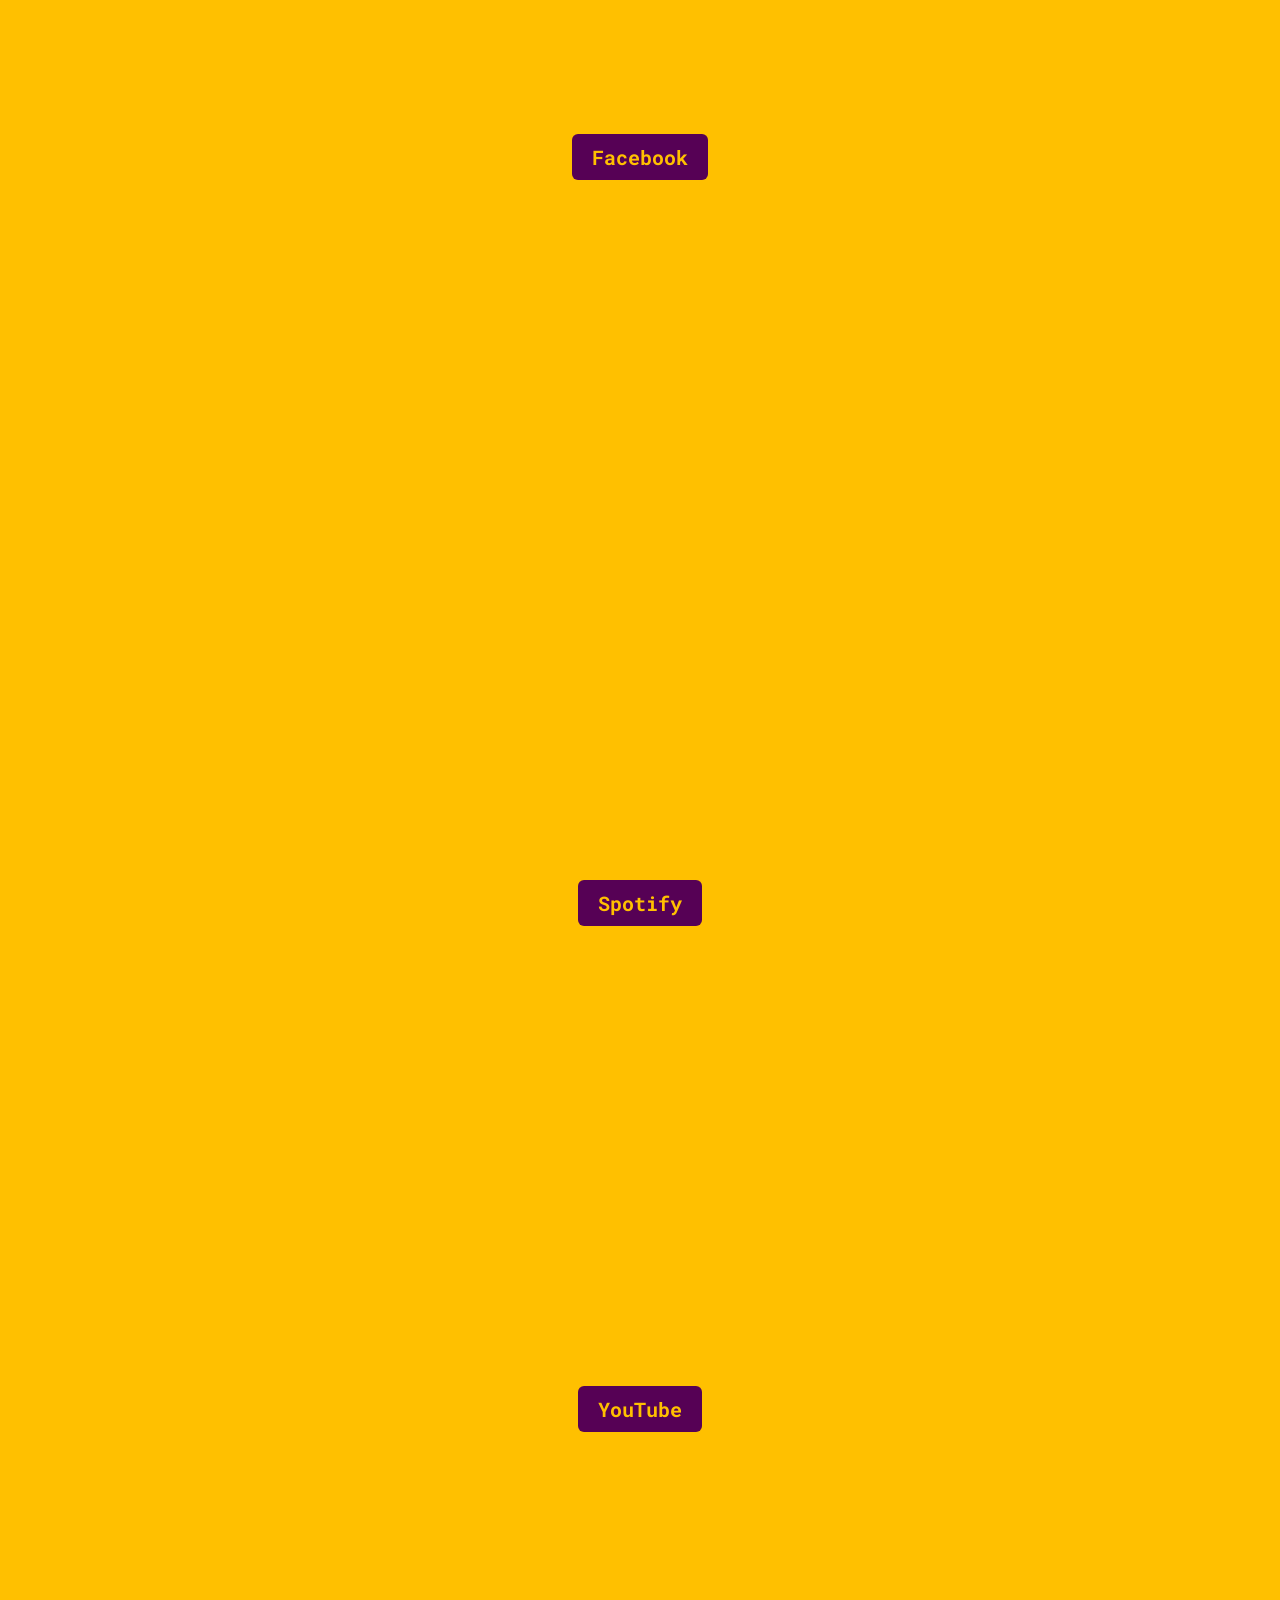
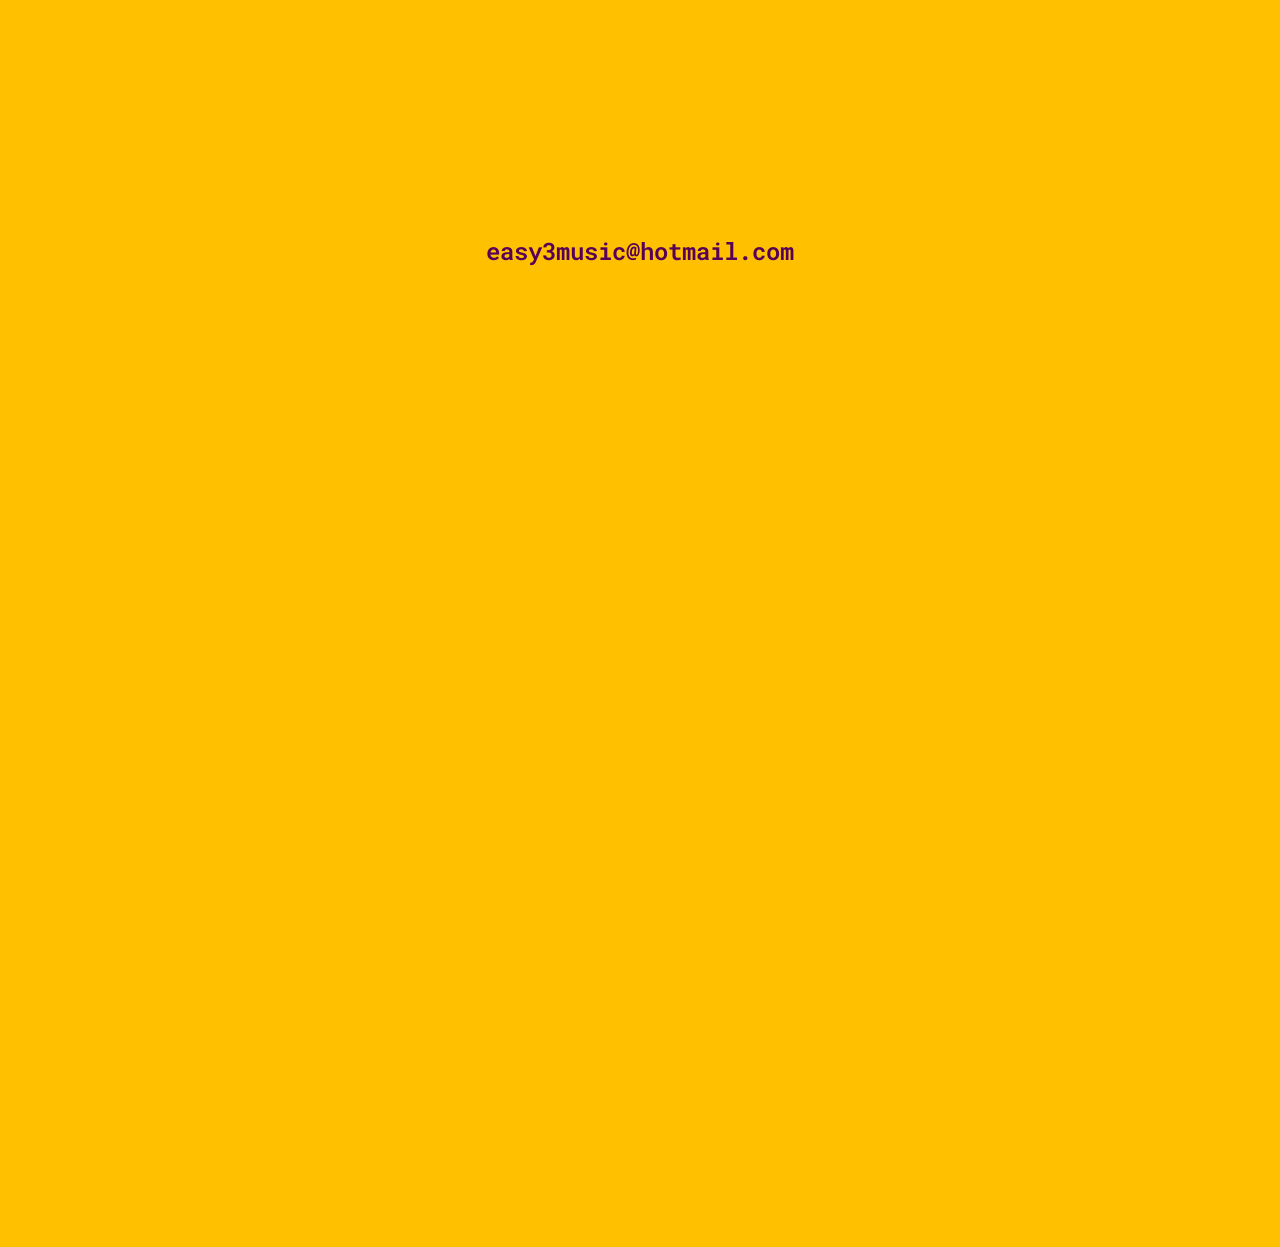
==== commit e48759ee: "auto tickets" ====
--- a/index.html
+++ b/index.html
@@ -5,7 +5,7 @@
   <meta name="viewport" content="width=device-width, initial-scale=1.0">
   <title>Easy 3 Jazz | Live Music Warwickshire</title>
   <meta name="description" content="Easy 3 is a jazz quintet based in Leamington Spa, performing in and around Warwickshire and Coventry. Live music for weddings, private events, restaurants and festivals.">
-  <link rel="stylesheet" href="style1.css">
+  <link rel="stylesheet" href="style2.css">
   <link rel="shortcut icon" type="image/x-icon" href="favicon.ico?">
 </head>
 <body>
@@ -58,30 +58,28 @@
       <!-- Ticket Section -->
       <div class="ticket-section">
 
+        <div class="ticket-item" data-date="2026-07-10">
+          <h3 class="section-label">
+            <a href="https://criteriontheatre.co.uk/seats/10554" target="_blank">
+              Criterion Tickets
+            </a>
+          </h3>
+          <a href="https://criteriontheatre.co.uk/seats/10554" target="_blank">
+            <img src="criterion ticket.png" alt="Criterion Tickets" class="ticket-img">
+          </a>
+        </div>
 
-<!--
-        <h3 class="section-label">
-          <a href="https://criteriontheatre.co.uk/seats/10554" target="_blank">
-            Criterion Tickets
+        <div class="ticket-item" data-date="2026-10-11">
+          <h3 class="section-label">
+            <a href="https://www.eventbrite.co.uk/e/sunday-jazz-temperance-easy-3-jazz-quartet-ft-vocals-of-mary-savva-tickets-1992048148637?aff=oddtdtcreator" target="_blank">
+              Temperance Tickets
+            </a>
+          </h3>
+          <a href="https://www.eventbrite.co.uk/e/sunday-jazz-temperance-easy-3-jazz-quartet-ft-vocals-of-mary-savva-tickets-1992048148637?aff=oddtdtcreator" target="_blank">
+            <img src="temperance ticket.png" alt="Temperance Tickets" class="ticket-img">
           </a>
-        </h3>
-        <a href="https://criteriontheatre.co.uk/seats/10554" target="_blank">
-          <img src="criterion ticket.png" alt="Criterion Tickets" class="ticket-img">
-        </a>
--->
-
-
-        <h3 class="section-label">
-          <a href="https://www.eventbrite.co.uk/e/sunday-jazz-temperance-easy-3-jazz-quartet-ft-vocals-of-mary-savva-tickets-1992048148637?aff=oddtdtcreator" target="_blank">
-            Temperance Tickets
-          </a>
-        </h3>
-        <a href="https://www.eventbrite.co.uk/e/sunday-jazz-temperance-easy-3-jazz-quartet-ft-vocals-of-mary-savva-tickets-1992048148637?aff=oddtdtcreator" target="_blank">
-          <img src="temperance ticket.png" alt="Temperance Tickets" class="ticket-img">
-        </a>
+        </div>
       </div>
-
-
 
     </div>
 
@@ -126,7 +124,7 @@
 
 
       <br>
-      
+
       <p class="email-address">easy3music@hotmail.com</p>
       <div class="form-container">
         <div class="responsive-iframe form-iframe">
@@ -150,6 +148,14 @@
           gig.style.display = 'none';
         }
       });
+
+      document.querySelectorAll('.ticket-item').forEach(ticket => {
+        const ticketDate = new Date(ticket.dataset.date);
+
+        if (ticketDate < today) {
+          ticket.style.display = 'none';
+        }
+      });
     });
   </script>
 
--- a/style2.css
+++ b/style2.css
@@ -0,0 +1,294 @@
+@import url('https://fonts.googleapis.com/css2?family=Roboto+Mono:ital,wght@0,100..700;1,100..700&display=swap');
+
+html {
+  font-size: 16px;
+}
+
+body {
+  font-family: 'Roboto Mono', sans-serif;
+  font-size: 1.875rem;
+  font-weight: 600;
+  background-color: rgb(255, 192, 0);
+  color: rgb(86, 1, 85);
+  margin: 0;
+  padding: 0;
+  text-align: center;
+}
+
+/* Header Image */
+.header-img {
+  display: block;
+  margin: 20px auto;
+  width: 50%;
+  max-width: 800px;
+  height: auto;
+}
+
+/* Main Photo */
+.photo-img {
+  display: block;
+  margin: 20px auto;
+  width: 70%;
+  max-width: 800px;
+  height: auto;
+}
+
+/* ---------------- Single Column Layout ---------------- */
+.content-section {
+  display: block;
+  margin: 20px auto;
+  width: 90%;
+  max-width: 800px;
+}
+
+.left-column,
+.right-column {
+  width: 100%;
+  text-align: center;
+  margin-bottom: 40px;
+}
+
+/* ---------------- Section Labels ---------------- */
+.section-label {
+  background-color: rgb(86, 1, 85);
+  color: rgb(255, 192, 0);
+  padding: 10px 20px;
+  border-radius: 6px;
+  font-size: 1.25rem;
+  margin-bottom: 10px;
+  display: inline-block;
+  text-align: center;
+}
+
+.section-label a {
+  color: rgb(255, 192, 0);
+  text-decoration: none;
+}
+
+.section-label a:hover,
+.section-label a:visited {
+  color: rgb(255, 192, 0);
+  text-decoration: none;
+}
+
+/* ---------------- Links ---------------- */
+.left-column a,
+.right-column a {
+  color: rgb(255, 192, 0);
+  text-decoration: none;
+}
+
+.left-column a:hover,
+.right-column a:hover,
+.left-column a:visited,
+.right-column a:visited {
+  color: rgb(255, 192, 0);
+  text-decoration: none;
+}
+
+/* ---------------- Widgets ---------------- */
+.widget {
+  margin: 15px auto;
+  display: flex;
+  justify-content: center;
+  align-items: center;
+  min-height: 200px;
+}
+
+.responsive-iframe {
+  position: relative;
+  width: 100%;
+  max-width: 500px;
+  height: 0;
+  overflow: hidden;
+  padding-bottom: 56.25%;
+}
+
+.instagram-widget .responsive-iframe,
+.facebook-widget .responsive-iframe {
+  padding-bottom: 80%;
+}
+
+.spotify-widget .responsive-iframe {
+  padding-bottom: 0;
+  height: 400px;
+}
+
+.youtube-widget .responsive-iframe {
+  padding-bottom: 0;
+  height: 300px;
+}
+
+.responsive-iframe iframe {
+  position: absolute;
+  inset: 0;
+  width: 100%;
+  height: 100%;
+  border: none;
+  border-radius: 10px;
+}
+
+/* ---------------- Upcoming Gigs ---------------- */
+.gigs-label {
+  display: block;
+  text-align: left;
+  font-size: 1.1rem;
+  margin-bottom: 8px;
+  padding: 10px 15px;
+  background-color: rgba(255, 255, 255, 0.35);
+  border-radius: 6px;
+  color: rgb(86, 1, 85);
+  font-weight: 700;
+}
+
+.gigs-timeline {
+  display: flex;
+  flex-direction: column;
+  gap: 15px;
+  margin-top: 10px;
+  font-size: 1rem;
+}
+
+.gig-item {
+  display: flex;
+  align-items: center;
+  gap: 15px;
+  padding: 10px 15px;
+  background-color: rgba(255, 255, 255, 0.2);
+  border-left: 4px solid rgb(86, 1, 85);
+  border-radius: 6px;
+}
+
+.gig-date {
+  font-weight: 700;
+  color: rgb(86, 1, 85);
+  min-width: 90px;
+  text-align: right;
+}
+
+.gig-details {
+  flex: 1;
+  text-align: left;
+  line-height: 1.4;
+}
+
+/* ---------------- Ticket Section ---------------- */
+.ticket-section {
+  text-align: center;
+  margin-top: 20px;
+}
+
+.ticket-img {
+  display: block;
+  margin: 20px auto;
+  width: 100%;
+  max-width: 500px;
+  height: auto;
+  border-radius: 12px;
+}
+
+.ticket-section a {
+  color: rgb(255, 192, 0);
+  text-decoration: none;
+}
+
+.ticket-section a:hover {
+  text-decoration: none;
+}
+
+/* ---------------- Contact Form ---------------- */
+
+.email-address {
+  font-size: 1.5rem;
+  font-weight: 600;
+}
+
+.form-container {
+  width: 100%;
+  max-width: 800px;
+  margin: 40px auto;
+}
+
+.form-iframe {
+  padding-bottom: 0;
+  height: 100vh;
+  max-width: 100%;
+}
+
+.form-iframe iframe {
+  position: absolute;
+  width: 100%;
+  height: 100%;
+}
+
+/* ---------------- Responsive ---------------- */
+@media (max-width: 767px) {
+
+  html {
+    font-size: 14px;
+  }
+
+  body {
+    font-size: 1.125rem;
+  }
+
+  .header-img {
+    width: 80%;
+  }
+
+  .photo-img {
+    width: 90%;
+  }
+
+  .responsive-iframe {
+    max-width: 100%;
+  }
+
+  .gig-item {
+    flex-direction: column;
+    align-items: flex-start;
+  }
+
+  .gig-date {
+    text-align: left;
+    min-width: auto;
+    margin-bottom: 5px;
+  }
+}
+
+@media (min-width: 768px) and (max-width: 1023px) {
+
+  body {
+    font-size: 1.375rem;
+  }
+
+  .header-img {
+    width: 40%;
+  }
+
+  .photo-img {
+    width: 50%;
+  }
+}
+
+@media (min-width: 1024px) and (max-width: 1599px) {
+
+  .header-img {
+    width: 30%;
+  }
+
+  .photo-img {
+    width: 40%;
+  }
+}
+
+@media (min-width: 1600px) {
+
+  .header-img {
+    width: 25%;
+  }
+
+  .photo-img {
+    width: 35%;
+  }
+}
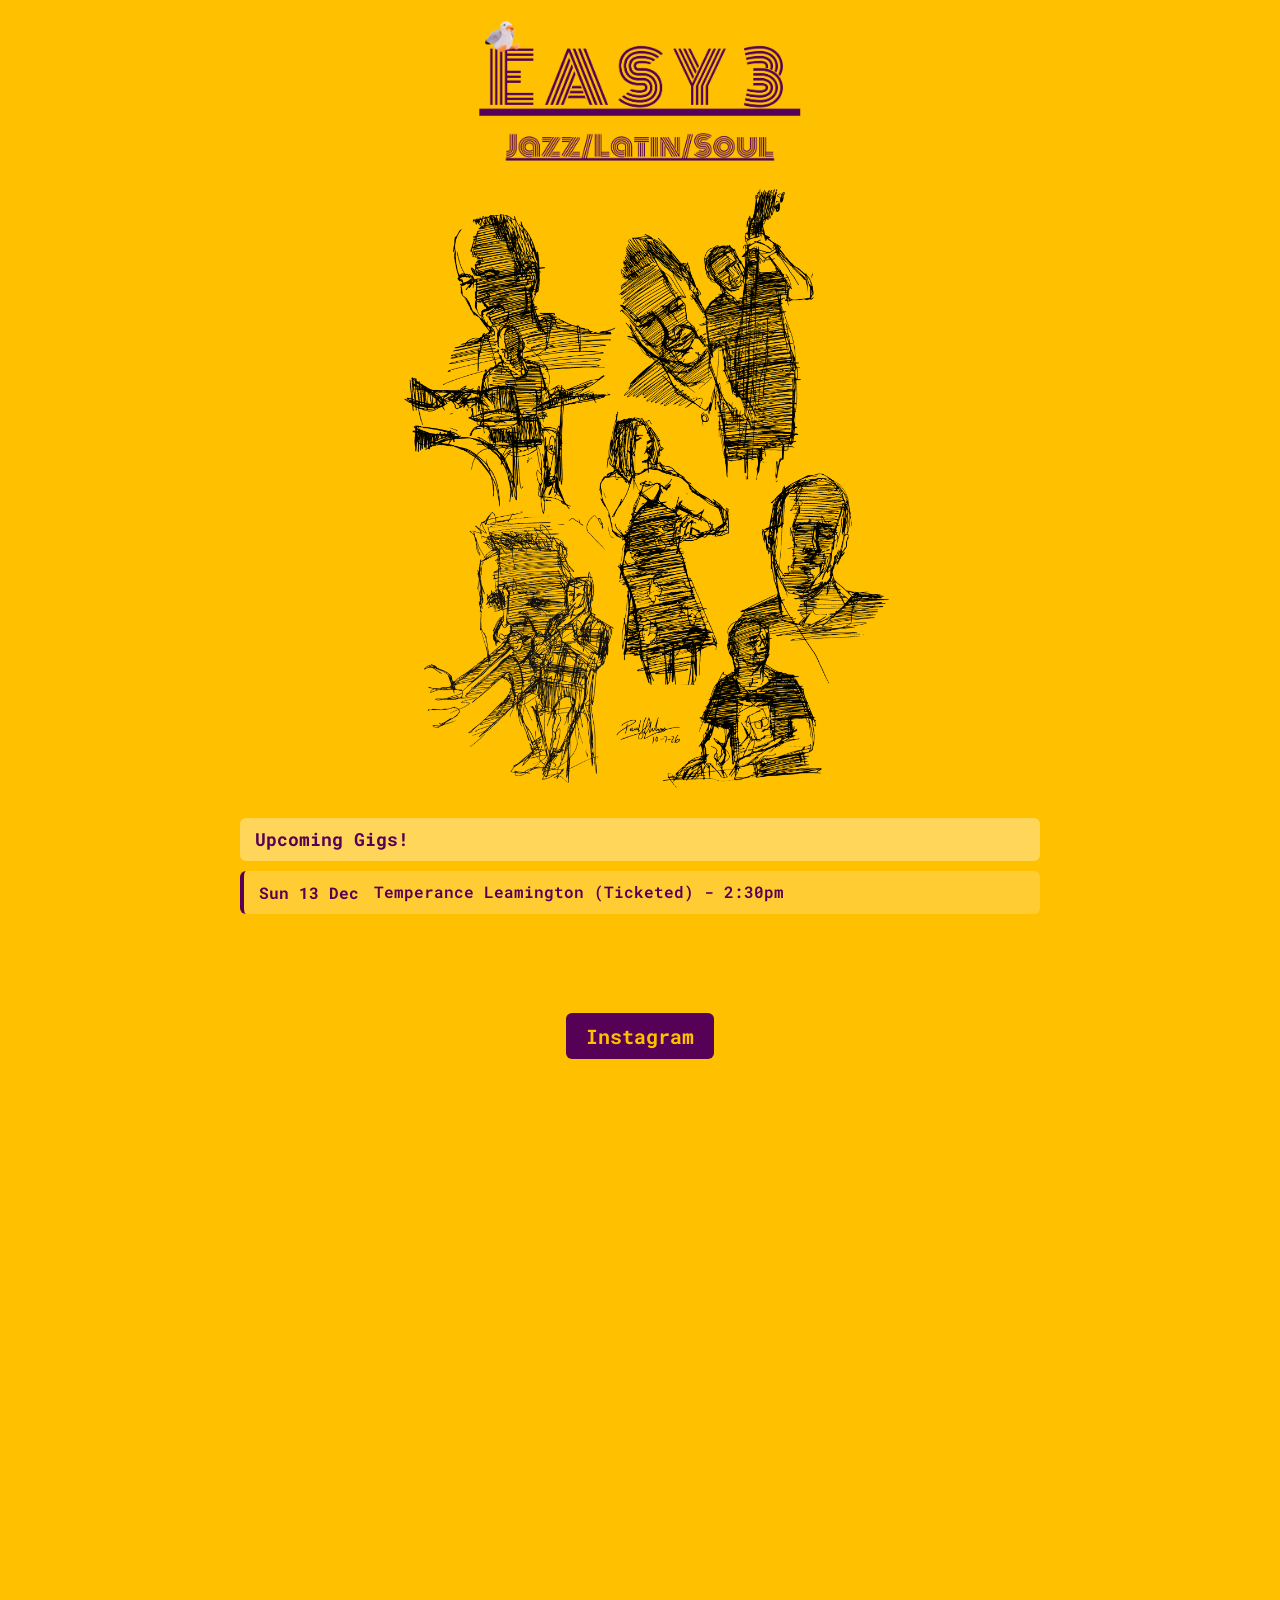
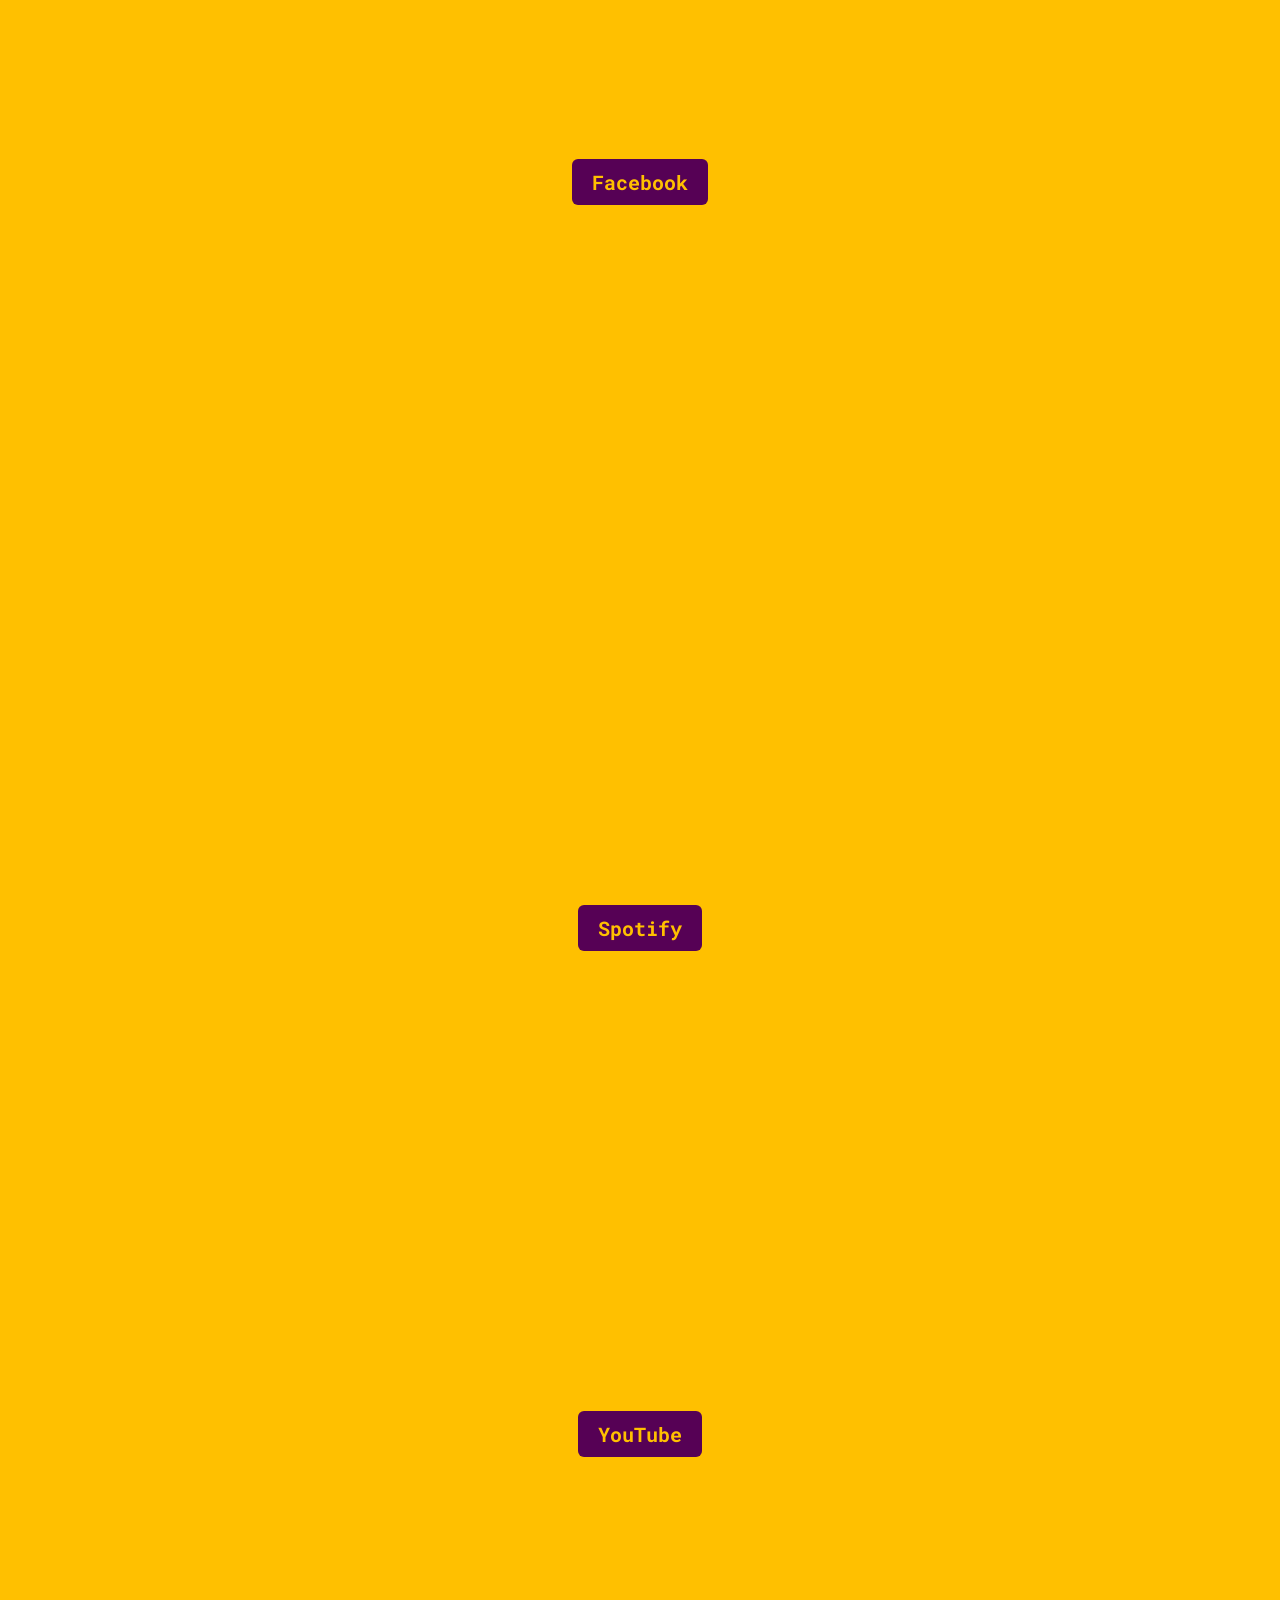
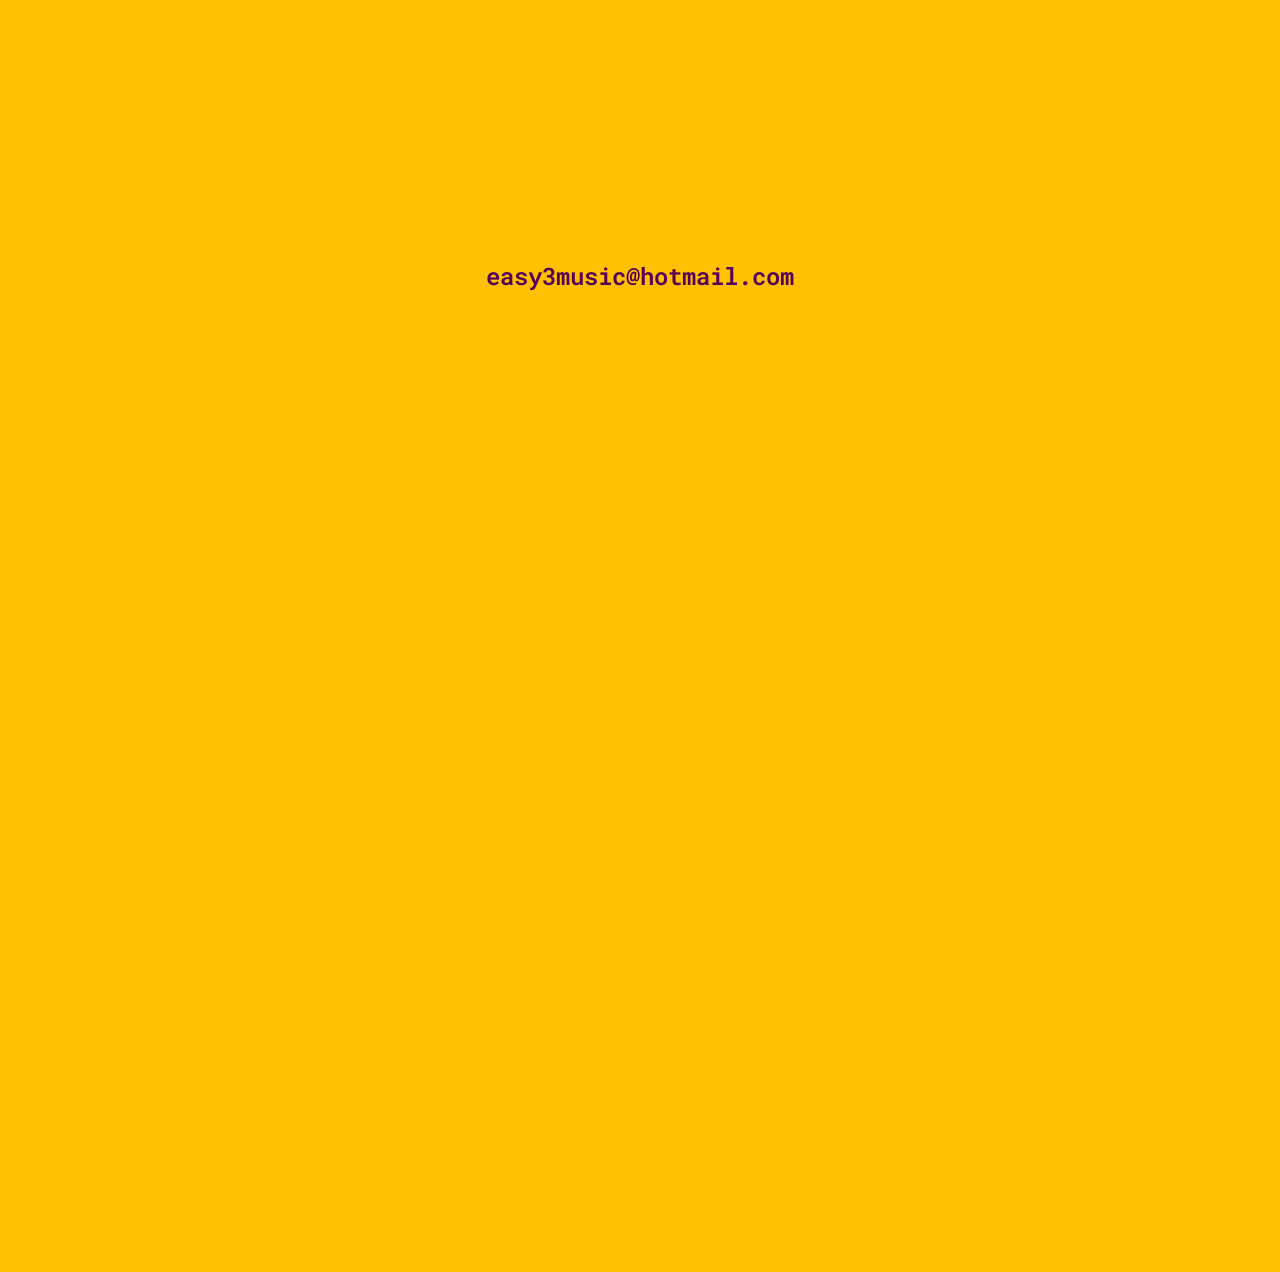
==== commit 76033aab: "Update index.html" ====
--- a/index.html
+++ b/index.html
@@ -26,29 +26,14 @@
 
       <div class="gigs-timeline">
 
-        <div class="gig-item" data-date="2026-07-10">
-          <div class="gig-date">Fri 10 Jul</div>
-          <div class="gig-details">Criterion Theatre Coventry (Ticketed) - 7:30pm</div>
+        <div class="gig-item" data-date="2026-11-27">
+          <div class="gig-date">Fri 27 Nov</div>
+          <div class="gig-details">Southbound Leamington</div>
         </div>
 
-        <div class="gig-item" data-date="2026-07-25">
-          <div class="gig-date">Sat 25 Jul</div>
-          <div class="gig-details">Smith Street Warwick - 2pm</div>
-        </div>
-
-        <div class="gig-item" data-date="2026-09-04">
-          <div class="gig-date">Fri 4 Sep</div>
-          <div class="gig-details">Wildes Bar Leamington - 9pm</div>
-        </div>
-
-        <div class="gig-item" data-date="2026-09-12">
-          <div class="gig-date">Sat 12 Sep</div>
-          <div class="gig-details">Leamington Food Festival - 12pm</div>
-        </div>
-
-        <div class="gig-item" data-date="2026-10-11">
-          <div class="gig-date">Sun 11 Oct</div>
-          <div class="gig-details">Temperance Leamington (Ticketed) - 2pm</div>
+        <div class="gig-item" data-date="2026-12-13">
+          <div class="gig-date">Sun 13 Dec</div>
+          <div class="gig-details">Temperance Leamington (Ticketed) - 2:30pm</div>
         </div>
 
       </div>
